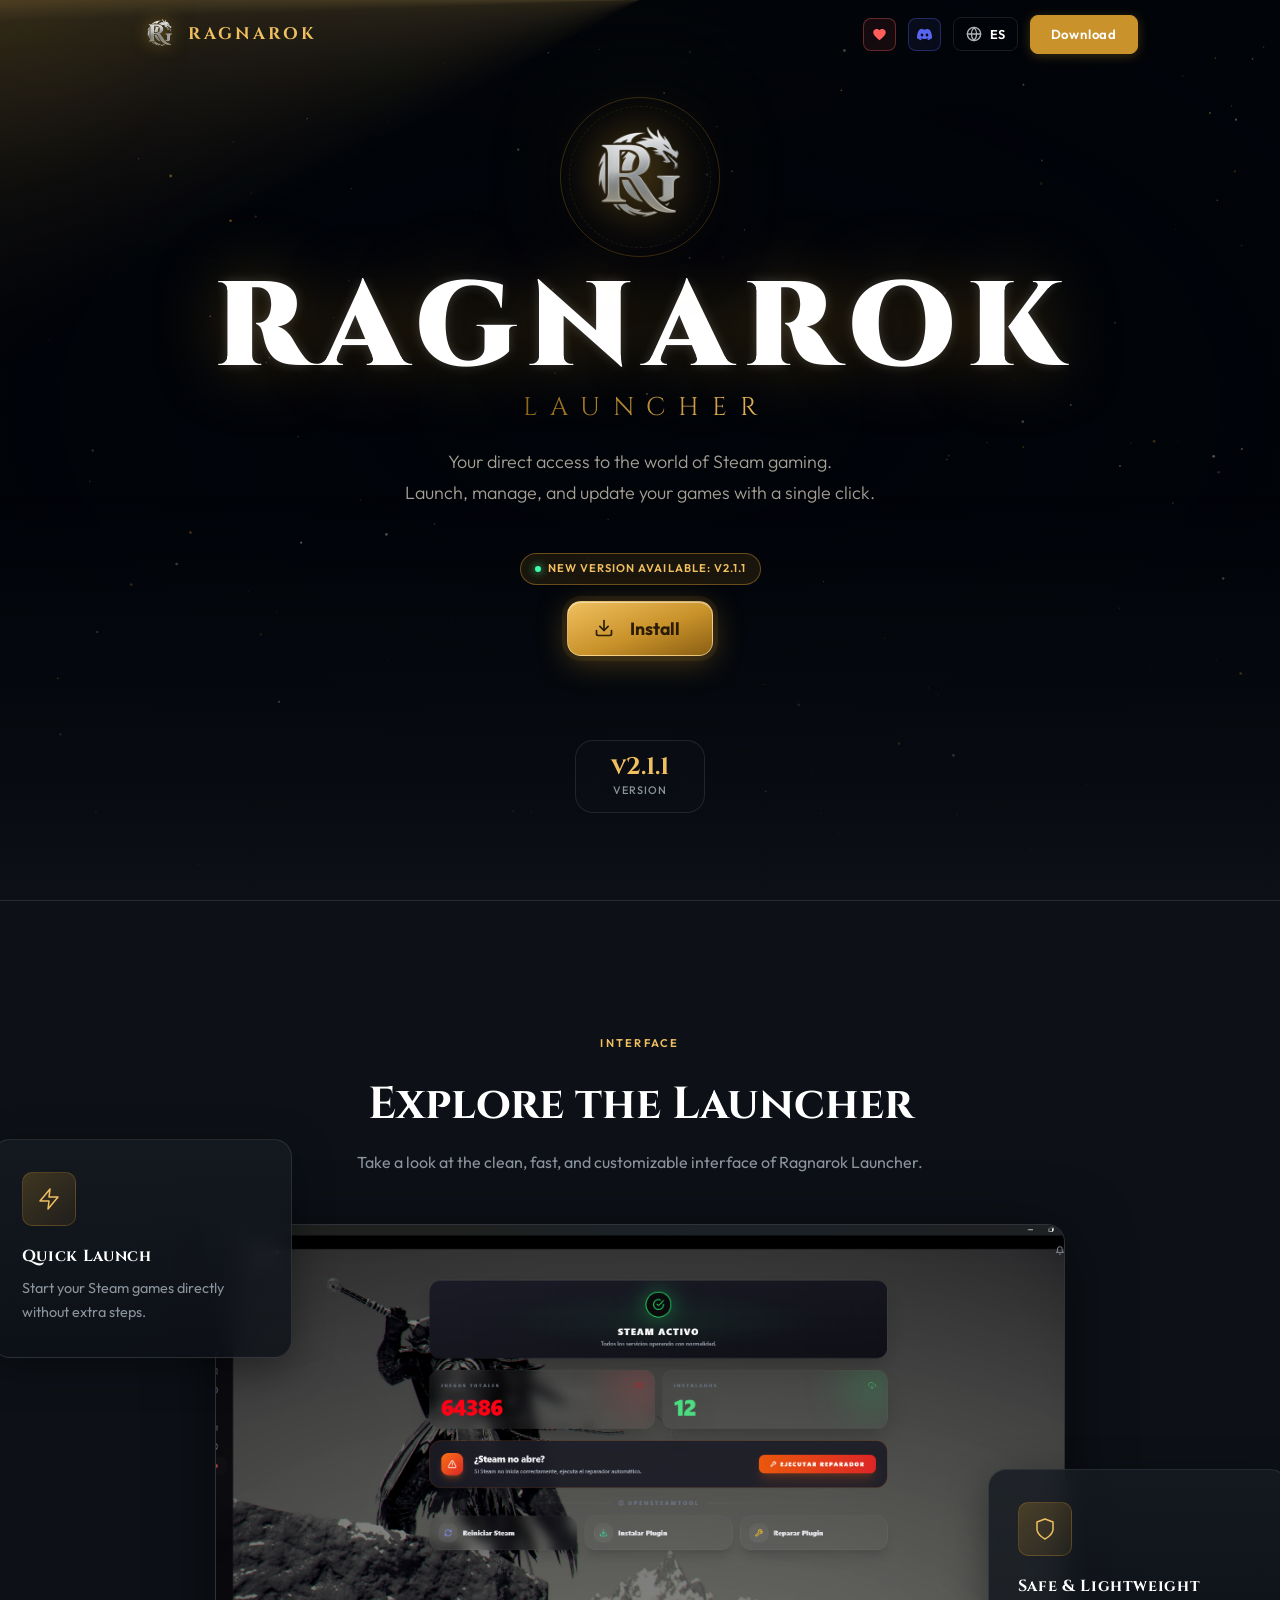
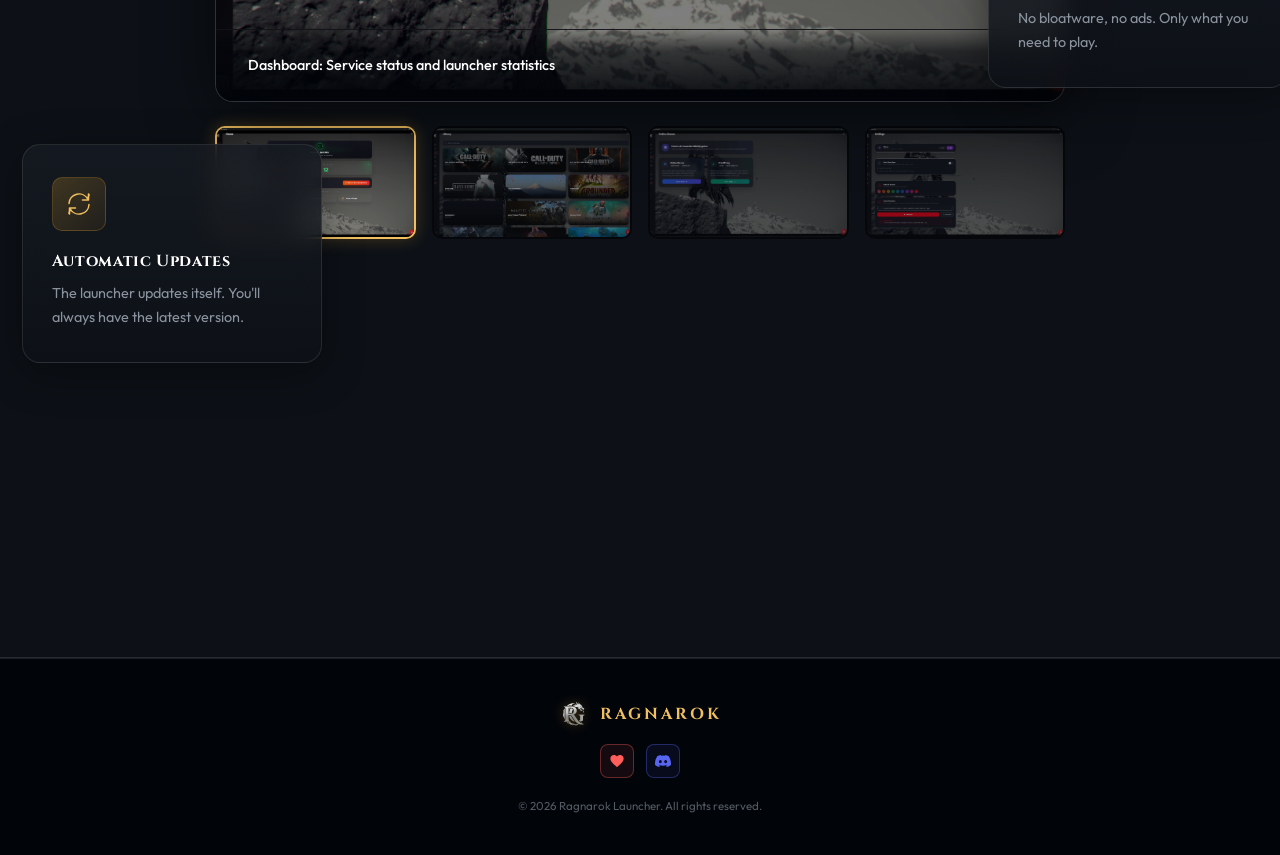
==== index.html @ 234f1e9f "Rediseñar la página y consultar la última versión en vivo - El hero recupera el título RAGNAROK/LAUN" ====
<!DOCTYPE html>
<html lang="en">
<head>
  <meta charset="UTF-8" />
  <meta name="viewport" content="width=device-width, initial-scale=1.0" />
  <title>Ragnarok Launcher — Oficial</title>
  <meta name="description" content="Ragnarok Launcher: tu acceso directo al mundo del gaming en Steam. Descarga ahora." />
  <link rel="icon" type="image/png" href="fotos de la pagina/icon.png" />
  <link rel="shortcut icon" href="fotos de la pagina/icon.png" />
  <link rel="preconnect" href="https://fonts.googleapis.com" />
  <link rel="preconnect" href="https://fonts.gstatic.com" crossorigin />
  <link href="https://fonts.googleapis.com/css2?family=Cinzel:wght@400;700;900&family=Outfit:wght@300;400;500;600;700&display=swap" rel="stylesheet" />
  <link rel="stylesheet" href="style.css?v=6.0" />
</head>
<body>

  <canvas id="particles-canvas"></canvas>

  <div id="cursor-spotlight"></div>

  <div class="plasma-bg"></div>

  <nav id="navbar">
    <div class="nav-inner">
      <div class="nav-logo">
        <img src="fotos de la pagina/icon.png" alt="Ragnarok" class="nav-logo-img" onerror="this.style.display='none'" />
        <span class="logo-text">RAGNAROK</span>
      </div>
      <div class="nav-actions">
        <a href="https://ko-fi.com/sheaker" target="_blank" class="nav-kofi" title="Donar">
          <svg width="15" height="15" viewBox="0 0 24 24" fill="currentColor" style="display: block;">
            <path d="M12 21.35l-1.45-1.32C5.4 15.36 2 12.28 2 8.5 2 5.42 4.42 3 7.5 3c1.74 0 3.41.81 4.5 2.09C13.09 3.81 14.76 3 16.5 3 19.58 3 22 5.42 22 8.5c0 3.78-3.4 6.86-8.55 11.54L12 21.35z"/>
          </svg>
        </a>
        <a href="https://discord.gg/3psQuhwPFp" target="_blank" class="nav-discord" title="Únete a nuestro Discord">
          <svg width="15" height="15" fill="currentColor" viewBox="0 0 24 24" style="display: block;">
            <path d="M20.317 4.37a19.791 19.791 0 0 0-4.885-1.515.074.074 0 0 0-.079.037c-.21.375-.444.864-.608 1.25a18.27 18.27 0 0 0-5.487 0 12.64 12.64 0 0 0-.617-1.25.077.077 0 0 0-.079-.037A19.736 19.736 0 0 0 3.677 4.37a.07.07 0 0 0-.032.027C.533 9.046-.32 13.58.099 18.057a.082.082 0 0 0 .031.057 19.9 19.9 0 0 0 5.993 3.03.078.078 0 0 0 .084-.028 14.09 14.09 0 0 0 1.226-1.994.076.076 0 0 0-.041-.106 13.107 13.107 0 0 1-1.873-.894.077.077 0 0 1-.008-.128c.126-.093.252-.19.372-.287a.075.075 0 0 1 .077-.011c3.92 1.793 8.18 1.793 12.061 0a.073.073 0 0 1 .078.009c.12.099.246.195.373.289a.077.077 0 0 1-.006.127 12.299 12.299 0 0 1-1.873.894.077.077 0 0 0-.041.107c.36.698.772 1.362 1.225 1.993a.076.076 0 0 0 .084.028 19.839 19.839 0 0 0 6.002-3.03.076.076 0 0 0 .032-.054c.5-5.177-.838-9.674-3.549-13.66a.061.061 0 0 0-.031-.03zM8.02 15.33c-1.183 0-2.157-1.085-2.157-2.419 0-1.333.956-2.419 2.156-2.419 1.21 0 2.176 1.096 2.157 2.42 0 1.333-.956 2.418-2.156 2.418zm7.975 0c-1.183 0-2.157-1.085-2.157-2.419 0-1.333.955-2.419 2.156-2.419 1.21 0 2.176 1.096 2.157 2.42 0 1.333-.946 2.418-2.156 2.418z"/>
          </svg>
        </a>
        <button id="lang-toggle" class="lang-toggle" title="Cambiar idioma / Change language">
          <svg width="16" height="16" viewBox="0 0 24 24" fill="none" stroke="currentColor" stroke-width="2" stroke-linecap="round" stroke-linejoin="round">
            <circle cx="12" cy="12" r="10"></circle>
            <line x1="2" y1="12" x2="22" y2="12"></line>
            <path d="M12 2a15.3 15.3 0 0 1 4 10 15.3 15.3 0 0 1-4 10 15.3 15.3 0 0 1-4-10 15.3 15.3 0 0 1 4-10z"></path>
          </svg>
          <span id="lang-text">EN</span>
        </button>
        <a href="#hero" class="nav-cta" id="nav-download" data-i18n="nav_download">Descargar</a>
      </div>
    </div>
  </nav>

  <section id="hero">
    <img src="fotos de la pagina/bg.png" alt="" class="hero-bg-img" fetchpriority="high" decoding="async" />
    <div class="hero-scrim"></div>
    <div class="hero-beam"></div>
    <div class="hero-vignette"></div>

    <div class="hero-content">

      <div class="hero-logo-wrap" id="hero-logo-wrap">
        <div class="hero-logo-ring"></div>
        <img src="fotos de la pagina/icon.png" alt="Ragnarok Logo" class="hero-logo-img" onerror="this.style.display='none'" />
      </div>

      <h1 class="hero-title">
        <span class="title-main" data-i18n="hero_title_main">RAGNAROK</span>
        <span class="title-sub" data-i18n="hero_title_sub">LAUNCHER</span>
      </h1>

      <p class="hero-subtitle" id="hero-subtitle" data-i18n="hero_subtitle">
        Tu acceso directo al mundo del gaming en Steam.<br>
        Lanza, gestiona y actualiza tus juegos con un solo clic.
      </p>

      <div class="download-container">
        <div class="version-badge">
          <span class="badge-dot"></span>
          <span id="hero-badge-text" data-i18n="hero_loading">Cargando...</span>
        </div>
        <button class="btn-download">
          <svg width="20" height="20" viewBox="0 0 24 24" fill="none" stroke="currentColor" stroke-width="2" stroke-linecap="round" stroke-linejoin="round">
            <path d="M21 15v4a2 2 0 0 1-2 2H5a2 2 0 0 1-2-2v-4"></path>
            <polyline points="7 10 12 15 17 10"></polyline>
            <line x1="12" y1="15" x2="12" y2="3"></line>
          </svg>
          <div class="btn-download-text">
            <span class="btn-title" data-i18n="btn_install">Instalar</span>
          </div>
        </button>
        <div id="download-panel" class="download-panel">
          <a id="download-link-windows" href="#" class="download-option active" download>
            <svg width="24" height="24" viewBox="0 0 24 24" fill="none" stroke="currentColor" stroke-width="2" stroke-linecap="round" stroke-linejoin="round"><path d="M2.3 10.56l8.24 1.2.95 8.95L21.7 2.3 2.3 10.56zM11.5 11.5L2.3 2.3"/></svg>
            <div class="download-option-text">
              <span class="download-option-title">Windows</span>
              <span class="download-option-desc" id="download-desc-windows">x64 | Descarga directa</span>
            </div>
          </a>
        </div>
      </div>

      <div class="hero-stats">
        <div class="stat">
          <span class="stat-value" id="stat-version">—</span>
          <span class="stat-label" data-i18n="stat_version">Versión</span>
        </div>
      </div>

    </div>

  </section>

  <section id="interactive-section">
    <div class="container">
      <div class="interactive-layout">
        <div class="gallery-column">
          <div class="gallery-header">
            <span class="section-tag" data-i18n="gallery_tag">Interfaz</span>
            <h2 class="gallery-title" data-i18n="gallery_title">Explora el Launcher</h2>
            <p class="gallery-desc" data-i18n="gallery_desc">Echa un vistazo a la interfaz limpia, rápida y configurable de Ragnarok Launcher.</p>
          </div>

          <div class="gallery-wrap">
            <div class="gallery-main" onclick="window.openLightbox()">
              <img id="gallery-active-img" src="fotos de la pagina/screenshot_home.png" alt="Ragnarok Launcher Home" />
              <div class="gallery-caption" id="gallery-active-caption" data-i18n="cap_home">Panel de Control: Estado del servicio y estadísticas del launcher</div>
            </div>

            <div class="gallery-thumbs">
              <div class="thumb active" onclick="setGalleryImage('screenshot_home.png', 'cap_home', this)">
                <img src="fotos de la pagina/screenshot_home.png" alt="Home" />
              </div>
              <div class="thumb" onclick="setGalleryImage('screenshot_library.png', 'cap_library', this)">
                <img src="fotos de la pagina/screenshot_library.png" alt="Library" />
              </div>
              <div class="thumb" onclick="setGalleryImage('screenshot_online.png', 'cap_online', this)">
                <img src="fotos de la pagina/screenshot_online.png" alt="Multiplayer" />
              </div>
              <div class="thumb" onclick="setGalleryImage('screenshot_settings.png', 'cap_settings', this)">
                <img src="fotos de la pagina/screenshot_settings.png" alt="Settings" />
              </div>
            </div>
          </div>
        </div>

        <div class="feature-card draggable" style="--x: -150px; --y: 10%;">
          <div class="feature-icon">
            <svg width="24" height="24" viewBox="0 0 24 24" fill="none" stroke="currentColor" stroke-width="1.5" stroke-linecap="round" stroke-linejoin="round"><path d="M13 2L3 14h9l-1 8 10-12h-9l1-8z"/></svg>
          </div>
          <h3 data-i18n="feat1_title">Lanzamiento Rápido</h3>
          <p data-i18n="feat1_desc">Inicia tus juegos de Steam directamente sin pasos extra.</p>
        </div>
        <div class="feature-card draggable" style="--x: -120px; --y: 65%;">
          <div class="feature-icon">
            <svg width="24" height="24" viewBox="0 0 24 24" fill="none" stroke="currentColor" stroke-width="1.5" stroke-linecap="round" stroke-linejoin="round"><path d="M21.5 2v6h-6M2.5 22v-6h6"/><path d="M2 11.5a10 10 0 0 1 18.8-4.3L22 2.5"/><path d="M22 12.5a10 10 0 0 1-18.8 4.3L2 21.5"/></svg>
          </div>
          <h3 data-i18n="feat2_title">Actualizaciones Automáticas</h3>
          <p data-i18n="feat2_desc">El launcher se actualiza solo. Siempre tendrás la última versión.</p>
        </div>
        <div class="feature-card draggable" style="--x: calc(100% - 150px); --y: 40%;">
          <div class="feature-icon">
            <svg width="24" height="24" viewBox="0 0 24 24" fill="none" stroke="currentColor" stroke-width="1.5" stroke-linecap="round" stroke-linejoin="round"><path d="M12 22s8-4 8-10V5l-8-3-8 3v7c0 6 8 10 8 10z"/></svg>
          </div>
          <h3 data-i18n="feat3_title">Seguro y Ligero</h3>
          <p data-i18n="feat3_desc">Sin bloatware, sin anuncios. Solo lo que necesitas para jugar.</p>
        </div>
      </div>
    </div>
  </section>

  <footer id="footer">
    <div class="footer-inner">
      <div class="footer-brand">
        <img src="fotos de la pagina/icon.png" alt="Ragnarok" class="footer-logo-img" onerror="this.style.display='none'" />
        <span class="footer-name">RAGNAROK</span>
      </div>
      <div class="footer-socials">
        <a href="https://ko-fi.com/sheaker" target="_blank" class="nav-kofi" title="Apoya el proyecto">
          <svg width="16" height="16" viewBox="0 0 24 24" fill="currentColor">
            <path d="M12 21.35l-1.45-1.32C5.4 15.36 2 12.28 2 8.5 2 5.42 4.42 3 7.5 3c1.74 0 3.41.81 4.5 2.09C13.09 3.81 14.76 3 16.5 3 19.58 3 22 5.42 22 8.5c0 3.78-3.4 6.86-8.55 11.54L12 21.35z"/>
          </svg>
        </a>
        <a href="https://discord.gg/3psQuhwPFp" target="_blank" class="nav-discord" title="Únete a nuestro Discord">
          <svg width="16" height="16" fill="currentColor" viewBox="0 0 24 24">
            <path d="M20.317 4.37a19.791 19.791 0 0 0-4.885-1.515.074.074 0 0 0-.079.037c-.21.375-.444.864-.608 1.25a18.27 18.27 0 0 0-5.487 0 12.64 12.64 0 0 0-.617-1.25.077.077 0 0 0-.079-.037A19.736 19.736 0 0 0 3.677 4.37a.07.07 0 0 0-.032.027C.533 9.046-.32 13.58.099 18.057a.082.082 0 0 0 .031.057 19.9 19.9 0 0 0 5.993 3.03.078.078 0 0 0 .084-.028 14.09 14.09 0 0 0 1.226-1.994.076.076 0 0 0-.041-.106 13.107 13.107 0 0 1-1.873-.894.077.077 0 0 1-.008-.128c.126-.093.252-.19.372-.287a.075.075 0 0 1 .077-.011c3.92 1.793 8.18 1.793 12.061 0a.073.073 0 0 1 .078.009c.12.099.246.195.373.289a.077.077 0 0 1-.006.127 12.299 12.299 0 0 1-1.873.894.077.077 0 0 0-.041.107c.36.698.772 1.362 1.225 1.993a.076.076 0 0 0 .084.028 19.839 19.839 0 0 0 6.002-3.03.076.076 0 0 0 .032-.054c.5-5.177-.838-9.674-3.549-13.66a.061.061 0 0 0-.031-.03zM8.02 15.33c-1.183 0-2.157-1.085-2.157-2.419 0-1.333.956-2.419 2.156-2.419 1.21 0 2.176 1.096 2.157 2.42 0 1.333-.956 2.418-2.156 2.418zm7.975 0c-1.183 0-2.157-1.085-2.157-2.419 0-1.333.955-2.419 2.156-2.419 1.21 0 2.176 1.096 2.157 2.42 0 1.333-.946 2.418-2.156 2.418z"/>
          </svg>
        </a>
      </div>
      <p class="footer-copy" data-i18n="footer_copy">© 2026 Ragnarok Launcher. Todos los derechos reservados.</p>
    </div>
  </footer>

  <div id="lightbox" class="lightbox-overlay" onclick="window.closeLightbox()">
    <span class="lightbox-close" onclick="window.closeLightbox()">&times;</span>
    <span class="lightbox-arrow lightbox-prev" onclick="window.navigateLightbox(-1, event)">&#10094;</span>
    <img class="lightbox-content" id="lightbox-img" alt="Fullscreen View" onclick="event.stopPropagation()" />
    <span class="lightbox-arrow lightbox-next" onclick="window.navigateLightbox(1, event)">&#10095;</span>
  </div>

  <script src="app.js?v=6.0"></script>
</body>
</html>
---- style.css ----
*, *::before, *::after { box-sizing: border-box; margin: 0; padding: 0; }

:root {
  --bg:          #010409;
  --bg2:         #0d1117;
  --bg3:         #161b22;
  --surface:     rgba(34,40,51,0.5);
  --surface-h:   rgba(43,50,63,0.5);
  --border:      rgba(255,255,255,0.1);
  --border-h:    rgba(201, 146, 42, 0.5);
  --gold:        #c9922a;
  --gold-lt:     #f0c060;
  --gold-dim:    rgba(201,146,42,0.15);
  --accent:      var(--gold);
  --accent-lt:   var(--gold-lt);
  --accent-dim:  var(--gold-dim);
  --text:        #ddd5c4;
  --muted:       #8b949e;
  --white:       #ffffff;
  --ff-title:    'Cinzel', serif;
  --ff-body:     'Outfit', sans-serif;
  --gold-deep:   #8a5f13;
  --r:           10px;
  --r-lg:        18px;
  --ease:        cubic-bezier(0.4,0,0.2,1);
  --section-pad: clamp(80px, 10vw, 140px);
}

html { scroll-behavior: smooth; }

body {
  background: var(--bg);
  color: var(--text);
  font-family: var(--ff-body);
  font-size: 16px;
  line-height: 1.6;
  overflow-x: hidden;
  -webkit-user-select: none; /* Safari */
  -ms-user-select: none; /* IE 10+ */
  user-select: none;
}

a { color: inherit; text-decoration: none; }
.container { max-width: 1060px; margin: 0 auto; padding: 0 2rem; }

/* Antes había 4 capas de fondo animadas compitiendo (plasma + wormhole + spotlight
   + partículas). Ahora el ambiente es una sola capa quieta y el movimiento vive
   solo en el hero, que es donde tiene que llamar la atención. */
#cursor-spotlight {
  position: fixed;
  top: 0; left: 0;
  width: 460px; height: 460px;
  border-radius: 50%;
  background: radial-gradient(circle, rgba(201, 146, 42, 0.07) 0%, transparent 62%);
  transform: translate(-50%, -50%);
  pointer-events: none;
  z-index: 150;
}
@media (hover: none) {
  #cursor-spotlight { display: none; }
}

.plasma-bg {
  position: fixed; inset: 0;
  background: radial-gradient(ellipse 70% 50% at 50% -10%, rgba(201,146,42,0.10) 0%, transparent 60%),
              radial-gradient(ellipse 60% 50% at 100% 100%, rgba(201,146,42,0.05) 0%, transparent 55%);
  z-index: -1;
}

#particles-canvas {
  position: fixed; inset: 0;
  z-index: 0; pointer-events: none;
}

#navbar {
  position: fixed; top: 0; left: 0; right: 0;
  z-index: 100;
  transition: background 0.4s var(--ease), box-shadow 0.4s var(--ease);
}
#navbar.scrolled {
  background: rgba(1,4,9,0.8);
  backdrop-filter: blur(24px);
  box-shadow: 0 1px 0 var(--border);
}
.nav-inner {
  max-width: 1060px; margin: 0 auto;
  height: 68px; padding: 0 2rem;
  display: flex; align-items: center; justify-content: space-between;
}
.nav-logo {
  display: flex; align-items: center; gap: 10px;
  font-family: var(--ff-title);
  font-size: 1.05rem; font-weight: 700;
  letter-spacing: 0.18em; color: var(--gold-lt);
}
.nav-logo-img {
  width: 36px; height: 36px; object-fit: contain;
  filter: drop-shadow(0 0 8px rgba(201,146,42,0.55));
  animation: glow 3s ease-in-out infinite;
}
@keyframes glow {
  0%,100% { filter: drop-shadow(0 0 7px rgba(201,146,42,0.45)); }
  50%      { filter: drop-shadow(0 0 16px rgba(240,192,96,0.7)); }
}

.nav-actions {
  display: flex; align-items: center; gap: 12px;
}
.lang-toggle {
  display: flex; align-items: center; gap: 8px;
  background: transparent; border: 1px solid var(--border);
  color: var(--white); font-family: var(--ff-body);
  font-size: 0.8rem; font-weight: 600; padding: 8px 12px;
  border-radius: 8px; cursor: pointer; transition: all 0.25s var(--ease);
}
.lang-toggle svg {
  opacity: 0.7;
  transition: opacity 0.25s;
}
.lang-toggle:hover {
  background: rgba(255,255,255,0.1);
  border-color: var(--border-h);
  color: var(--white);
}
.lang-toggle:hover svg {
  opacity: 1;
}
.nav-cta {
  display: inline-flex; align-items: center; gap: 8px;
  background: var(--accent);
  border: 1px solid var(--accent);
  border-radius: 8px; padding: 8px 20px;
  font-size: 0.82rem; font-weight: 600;
  letter-spacing: 0.06em; color: #fff;
  transition: all 0.25s var(--ease);
  box-shadow: 0 2px 12px rgba(201, 146, 42, 0.3);
}
.nav-cta:hover {
  transform: translateY(-1px);
  background: var(--accent-lt);
  box-shadow: 0 6px 24px rgba(201, 146, 42, 0.5);
}

#hero {
  position: relative; min-height: 100vh; min-height: 100svh;
  display: flex; flex-direction: column;
  align-items: center; justify-content: center;
  overflow: hidden;
}

.hero-bg-img {
  position: absolute; inset: -5%;
  width: 110%; height: 110%;
  object-fit: cover;
  z-index: -2;
  animation: heroBgScale 24s ease-in-out infinite alternate;
  opacity: 0.45;
  pointer-events: none;
}

@keyframes heroBgScale {
  0% { transform: scale(1); }
  100% { transform: scale(1.07); }
}

/* El scrim deja respirar el arte de fondo pero mantiene el texto legible. */
.hero-scrim {
  position: absolute; inset: 0; z-index: -1;
  background: radial-gradient(ellipse 75% 60% at 50% 45%, rgba(1,4,9,0.35) 0%, rgba(1,4,9,0.82) 70%, var(--bg) 100%);
  pointer-events: none;
}

/* Haz de luz cenital detrás del logo: el golpe de efecto del hero. */
.hero-beam {
  position: absolute; inset: 0; z-index: -1;
  background: conic-gradient(from 180deg at 50% 0%,
              transparent 0deg,
              rgba(201,146,42,0.00) 60deg,
              rgba(240,192,96,0.16) 88deg,
              rgba(240,192,96,0.28) 90deg,
              rgba(240,192,96,0.16) 92deg,
              rgba(201,146,42,0.00) 120deg,
              transparent 360deg);
  mask-image: linear-gradient(to bottom, black 0%, rgba(0,0,0,0.5) 45%, transparent 78%);
  -webkit-mask-image: linear-gradient(to bottom, black 0%, rgba(0,0,0,0.5) 45%, transparent 78%);
  animation: beam-breathe 7s ease-in-out infinite alternate;
  pointer-events: none;
}
@keyframes beam-breathe {
  from { opacity: 0.55; transform: scaleX(0.92); }
  to   { opacity: 1;    transform: scaleX(1.08); }
}

.hero-vignette {
  position: absolute;
  inset: 0;
  background: linear-gradient(to top, var(--bg2) 0%, rgba(13,17,23,0.6) 12%, transparent 45%);
  z-index: 3;
  pointer-events: none;
}

.hero-content {
  position: relative; z-index: 4;
  display: flex; flex-direction: column;
  align-items: center; text-align: center;
  padding: 100px 2rem 80px;
  gap: 0;
}

.hero-logo-wrap {
  position: relative;
  width: 140px; height: 140px;
  display: flex; align-items: center; justify-content: center;
  margin-bottom: 1.4rem;
}
.hero-logo-ring {
  position: absolute; inset: -10px;
  border-radius: 50%;
  border: 1.5px solid rgba(201,146,42,0.25);
  animation: ringPulse 3s ease-in-out infinite;
}
.hero-logo-ring::before {
  content: '';
  position: absolute; inset: 8px;
  border-radius: 50%;
  border: 1px dashed rgba(201,146,42,0.12);
}
@keyframes ringPulse {
  0%,100% { box-shadow: 0 0 0 0 rgba(201,146,42,0); border-color: rgba(201,146,42,0.2); }
  50%      { box-shadow: 0 0 20px 4px rgba(201,146,42,0.1); border-color: rgba(201,146,42,0.4); }
}
.hero-logo-img {
  width: 120px; height: 120px; object-fit: contain; position: relative; z-index: 1;
  filter: drop-shadow(0 0 24px rgba(201,146,42,0.55)) drop-shadow(0 0 60px rgba(201,146,42,0.2));
  animation: glow 3s ease-in-out infinite;
}

.badge-dot {
  width: 7px; height: 7px; border-radius: 50%;
  background: #3dffaa; box-shadow: 0 0 8px #3dffaa;
  animation: blink 2s ease-in-out infinite;
}
@keyframes blink {
  0%,100% { opacity:1; } 50% { opacity:0.3; }
}

.hero-title {
  display: flex; flex-direction: column;
  align-items: center; gap: 0.35rem;
  font-family: var(--ff-title); line-height: 1;
  text-transform: uppercase; margin-bottom: 1.6rem;
}
.title-main {
  font-size: clamp(3.2rem, 11vw, 7.5rem);
  font-weight: 900; letter-spacing: 0.1em;
  color: var(--white);
  padding-left: 0.1em; /* compensa el letter-spacing de la última letra */
  text-shadow: 0 0 12px rgba(255,255,255,0.18),
               0 0 70px rgba(201,146,42,0.35),
               0 6px 30px rgba(0,0,0,0.75);
}
.title-sub {
  font-size: clamp(0.95rem, 3vw, 1.6rem);
  font-weight: 400; letter-spacing: 0.5em;
  background: linear-gradient(100deg, var(--gold-deep) 0%, var(--gold-lt) 45%, #fff6dd 50%, var(--gold-lt) 55%, var(--gold-deep) 100%);
  background-size: 250% 100%;
  -webkit-background-clip: text; -webkit-text-fill-color: transparent; background-clip: text;
  padding-left: 0.5em; /* centra ópticamente pese al tracking */
  animation: sheen 6s ease-in-out infinite;
}
@keyframes sheen {
  0%, 65%, 100% { background-position: 130% 0; }
  90%           { background-position: -30% 0; }
}

.hero-subtitle {
  font-size: clamp(1rem, 2.2vw, 1.12rem); font-weight: 300; color: var(--text);
  opacity: 0.75;
  max-width: 520px; line-height: 1.75; margin-bottom: 2.75rem;
}

.btn-download {
  position: relative; overflow: hidden;
  display: flex; align-items: center; gap: 16px; cursor: pointer;
  background: linear-gradient(160deg, var(--gold-lt) 0%, var(--gold) 55%, var(--gold-deep) 100%);
  border: 1px solid rgba(255, 231, 176, 0.55);
  border-radius: 14px; padding: 16px 32px 16px 26px;
  font-family: var(--ff-body);
  color: #2a1c05;
  transition: transform 0.25s var(--ease), box-shadow 0.25s var(--ease);
  box-shadow: 0 6px 30px rgba(201, 146, 42, 0.35),
              0 0 0 5px rgba(201, 146, 42, 0.10),
              inset 0 1px 0 rgba(255,255,255,0.45);
  animation: cta-pulse 3.5s ease-in-out infinite;
}
/* Brillo que cruza el botón para que el ojo caiga siempre acá. */
.btn-download::after {
  content: '';
  position: absolute; inset: 0;
  background: linear-gradient(105deg, transparent 40%, rgba(255,255,255,0.55) 50%, transparent 60%);
  transform: translateX(-120%);
  animation: cta-shine 4.5s ease-in-out infinite;
  pointer-events: none;
}
@keyframes cta-shine {
  0%, 55%  { transform: translateX(-120%); }
  80%,100% { transform: translateX(120%); }
}
@keyframes cta-pulse {
  0%,100% { box-shadow: 0 6px 30px rgba(201,146,42,0.35), 0 0 0 5px rgba(201,146,42,0.10), inset 0 1px 0 rgba(255,255,255,0.45); }
  50%     { box-shadow: 0 8px 42px rgba(240,192,96,0.55), 0 0 0 9px rgba(201,146,42,0.06), inset 0 1px 0 rgba(255,255,255,0.45); }
}
.btn-download:hover {
  transform: translateY(-3px) scale(1.02);
  box-shadow: 0 14px 50px rgba(240, 192, 96, 0.5), 0 0 0 6px rgba(201, 146, 42, 0.14), inset 0 1px 0 rgba(255,255,255,0.5);
}
.btn-download:active { transform: translateY(-1px) scale(0.99); }
.btn-download:focus-visible {
  outline: 2px solid var(--gold-lt);
  outline-offset: 4px;
}

.download-container {
  position: relative;
  display: flex;
  flex-direction: column;
  align-items: center;
  margin-bottom: 1rem;
}

/* Antes era una etiqueta rotada 15° pegada al borde del botón; ahora es una
   píldora centrada arriba, que se lee de una y no tapa nada. */
.version-badge {
  display: inline-flex;
  align-items: center;
  gap: 7px;
  background: rgba(201, 146, 42, 0.12);
  border: 1px solid rgba(201, 146, 42, 0.45);
  color: var(--gold-lt);
  border-radius: 999px;
  padding: 6px 14px;
  margin-bottom: 1rem;
  font-size: 0.7rem;
  font-weight: 600;
  letter-spacing: 0.09em; text-transform: uppercase;
  backdrop-filter: blur(10px);
  opacity: 0;
  transform: translateY(6px);
  transition: opacity 0.4s ease, transform 0.4s var(--ease);
}
.version-badge.visible {
  opacity: 1;
  transform: translateY(0);
}
.version-badge .badge-dot {
  width: 6px; height: 6px;
}
@keyframes button-flash {
  50% { box-shadow: 0 8px 50px rgba(240, 192, 96, 0.7), 0 0 0 8px rgba(240, 192, 96, 0.3); }
}
.flash-animation {
  animation: button-flash 0.8s ease-in-out;
}
.btn-download-text {
  display: flex; flex-direction: column; align-items: flex-start;
  text-align: left;
}
.btn-title {
  font-size: 1.1rem; font-weight: 700; line-height: 1.2;
}
.btn-subtitle {
  font-size: 0.75rem; font-family: monospace;
  color: rgba(255,255,255,0.7);
}

.download-panel {
  /* position: absolute; */
  /* top: calc(100% + 10px); */
  background: var(--bg3);
  border: 1px solid var(--border);
  border-radius: var(--r-lg);
  padding: 0.75rem;
  display: flex;
  flex-direction: column;
  gap: 0.5rem;
  width: 320px;
  z-index: 110;
  box-shadow: 0 16px 48px rgba(0,0,0,0.5);
  margin-top: 10px;
  overflow: hidden;
  opacity: 0;
  max-height: 0;
  transition: max-height 0.35s var(--ease), opacity 0.35s var(--ease) 0.1s;
}
.download-panel.visible {
  opacity: 1;
  max-height: 200px; /* Ample height for content */
}
.download-option {
  display: flex;
  align-items: center;
  gap: 1rem;
  padding: 0.75rem 1rem;
  border-radius: var(--r);
  transition: background-color 0.2s ease;
  color: var(--muted);
}
.download-option.active {
  background-color: var(--surface);
  color: var(--white);
}
.download-option:not(.active):hover {
  background-color: var(--surface-h);
}
.download-option-title {
  font-weight: 600;
  color: var(--white);
}
.download-option-desc {
  font-size: 0.8rem;
  color: var(--muted);
}

.dl-meta {
  position: relative;
  display: flex; align-items: center; gap: 8px;
  font-size: 0.78rem; color: var(--muted);
  margin-bottom: 2.5rem;
}

.hero-stats {
  margin-top: 2rem;
  display: inline-flex; align-items: center; gap: 2.5rem;
  background: rgba(13,17,23,0.5);
  border: 1px solid var(--border);
  border-radius: var(--r-lg); padding: 0.8rem 2.2rem;
  backdrop-filter: blur(16px);
}
.stat { text-align: center; }
.stat-value {
  display: block;
  font-family: var(--ff-title); font-size: 1.5rem; font-weight: 700;
  color: var(--gold-lt); line-height: 1.1;
}
.stat-label {
  display: block; font-size: 0.68rem; font-weight: 500;
  color: var(--muted); text-transform: uppercase; letter-spacing: 0.1em;
  margin-top: 2px;
}

#interactive-section {
  position: relative; z-index: 1;
  padding: var(--section-pad) 0;
  background: var(--bg2);
  border-top: 1px solid var(--border);
  border-bottom: 1px solid var(--border);
  overflow: hidden;
}
.interactive-layout {
  position: relative;
  min-height: 1100px;
}
.gallery-column {
  position: relative;
  z-index: 5;
  max-width: 850px;
  margin: 0 auto;
}

/* Tarjetas flotantes y arrastrables sobre la galería. */
.feature-card {
  position: absolute;
  top: var(--y, 0);
  left: var(--x, 0);
  width: 300px;
  background: linear-gradient(180deg, rgba(22,27,34,0.82), rgba(13,17,23,0.82));
  backdrop-filter: blur(12px);
  border: 1px solid var(--border);
  border-radius: var(--r-lg); padding: 2rem 1.8rem;
  box-shadow: 0 10px 40px rgba(0,0,0,0.4);
  cursor: move;
  user-select: none;
  animation: float 6s ease-in-out infinite alternate;
  transition: box-shadow 0.3s var(--ease), border-color 0.3s var(--ease);
  will-change: transform;
  z-index: 6;
}
.feature-card:nth-child(2) { animation-delay: -2s; }
.feature-card:nth-child(3) { animation-delay: -4s; }

@keyframes float {
  from { transform: translate(0, -8px) rotate(-1deg); }
  to { transform: translate(0, 8px) rotate(1deg); }
}

.feature-card:hover {
  border-color: rgba(201,146,42,0.35);
  box-shadow: 0 20px 55px rgba(0,0,0,0.5), 0 0 40px rgba(201,146,42,0.10);
}

.feature-card.dragging {
  cursor: -webkit-grabbing; cursor: grabbing;
  animation-play-state: paused;
  transform: scale(1.05);
  box-shadow: 0 20px 60px rgba(0,0,0,0.6);
  z-index: 10;
}

.feature-icon {
  margin-bottom: 1.1rem;
  width: 54px; height: 54px;
  background: linear-gradient(135deg, rgba(201,146,42,0.25), rgba(201,146,42,0.08));
  border: 1px solid rgba(201,146,42,0.25);
  border-radius: var(--r);
  display: flex; align-items: center; justify-content: center;
  color: var(--gold-lt);
  transition: box-shadow 0.3s var(--ease);
}
.feature-card:hover .feature-icon {
  box-shadow: 0 0 24px rgba(201,146,42,0.35);
}
.feature-card h3 {
  font-family: var(--ff-title); font-size: 1rem; font-weight: 700;
  color: var(--white); letter-spacing: 0.04em; margin-bottom: 0.5rem;
}
.feature-card p {
  font-size: 0.9rem; color: var(--muted); line-height: 1.65;
}

#footer {
  position: relative; z-index: 1;
  background: var(--bg);
  border-top: 1px solid var(--border);
  padding: 2.5rem 2rem; text-align: center;
}
.footer-inner { max-width: 600px; margin: 0 auto; }
.footer-brand {
  display: inline-flex; align-items: center; gap: 10px;
  font-family: var(--ff-title); font-size: 1rem; font-weight: 700;
  letter-spacing: 0.18em; color: var(--gold-lt); margin-bottom: 0.8rem;
}
.footer-logo-img {
  width: 32px; height: 32px; object-fit: contain;
  filter: drop-shadow(0 0 6px rgba(201,146,42,0.4));
}
.footer-copy { font-size: 0.72rem; color: var(--muted); opacity: 0.6; }
.footer-socials {
  margin-bottom: 1.2rem;
  display: flex;
  justify-content: center;
  gap: 12px;
}

.nav-kofi, .nav-discord {
  display: flex; align-items: center; justify-content: center;
  border-radius: 8px; padding: 8px;
  cursor: pointer; transition: all 0.25s var(--ease);
}
.nav-kofi {
  background: rgba(255, 94, 91, 0.08);
  border: 1px solid rgba(255, 94, 91, 0.35);
  color: #ff5e5b;
}
.nav-kofi:hover {
  background: #ff5e5b;
  border-color: #ff5e5b;
  color: var(--white);
  box-shadow: 0 4px 16px rgba(255, 94, 91, 0.45);
  transform: translateY(-1px);
}
.nav-discord {
  background: rgba(88, 101, 242, 0.08);
  border: 1px solid rgba(88, 101, 242, 0.35);
  color: #5865F2;
}
.nav-discord:hover {
  background: #5865F2;
  border-color: #5865F2;
  color: var(--white);
  box-shadow: 0 4px 16px rgba(88, 101, 242, 0.45);
  transform: translateY(-1px);
}

.gallery-header { text-align: center; margin-bottom: 3rem; }
.section-tag {
  display: inline-block;
  font-size: 0.7rem; font-weight: 600; letter-spacing: 0.2em; text-transform: uppercase;
  color: var(--gold-lt);
  margin-bottom: 1rem;
}
.gallery-title {
  font-family: var(--ff-title); font-size: clamp(1.8rem, 4vw, 2.8rem);
  font-weight: 700; color: var(--white); margin-bottom: 0.6rem;
}
.gallery-desc { font-size: 1rem; color: var(--muted); }

.gallery-wrap {
  display: flex; flex-direction: column; gap: 1.5rem;
}
.gallery-main {
  position: relative;
  background: var(--bg3);
  border: 1px solid var(--border);
  border-radius: var(--r-lg); overflow: hidden;
  box-shadow: 0 12px 64px rgba(0,0,0,0.6);
  aspect-ratio: 16/9;
  cursor: zoom-in;
}
.gallery-main img {
  width: 100%; height: 100%; object-fit: cover;
  transition: opacity 0.3s ease;
}
.gallery-caption {
  position: absolute; bottom: 0; left: 0; right: 0;
  background: linear-gradient(0deg, rgba(1,4,9,0.92) 0%, rgba(1,4,9,0.6) 70%, transparent 100%);
  padding: 1.5rem 2rem;
  font-size: 0.9rem; font-weight: 500; color: var(--white);
  border-top: 1px solid rgba(255,255,255,0.05);
}

.gallery-thumbs {
  display: grid; grid-template-columns: repeat(4, 1fr); gap: 1rem;
}
.thumb {
  border-radius: var(--r); overflow: hidden;
  border: 2px solid transparent; cursor: pointer;
  aspect-ratio: 16/9;
  transition: all 0.25s var(--ease);
  opacity: 0.55;
  background: #000;
}
.thumb img {
  width: 100%; height: 100%; object-fit: cover;
  transition: transform 0.25s;
}
.thumb:hover {
  opacity: 0.9;
  border-color: var(--border-h);
}
.thumb:hover img {
  transform: scale(1.05);
}
.thumb.active {
  border-color: var(--gold-lt);
  box-shadow: 0 0 16px rgba(201, 146, 42, 0.3);
  opacity: 1;
}

.lightbox-overlay {
  position: fixed; inset: 0;
  background: rgba(4, 6, 8, 0.94);
  z-index: 2000;
  display: flex; align-items: center; justify-content: center;
  opacity: 0; pointer-events: none;
  transition: opacity 0.3s var(--ease);
}
.lightbox-overlay.open {
  opacity: 1; pointer-events: auto;
}
.lightbox-content {
  max-width: 90%; max-height: 85%;
  border-radius: var(--r-lg);
  border: 1px solid var(--border);
  box-shadow: 0 24px 72px rgba(0,0,0,0.85);
  transform: scale(0.96);
  transition: transform 0.3s var(--ease);
}
.lightbox-overlay.open .lightbox-content {
  transform: scale(1);
}
.lightbox-close {
  position: absolute; top: 1.5rem; right: 2rem;
  font-size: 3rem; font-weight: 300; color: rgba(255,255,255,0.5);
  cursor: pointer; transition: color 0.25s;
  z-index: 2020;
}
.lightbox-close:hover {
  color: var(--white);
}
.lightbox-arrow {
  position: absolute; top: 50%; transform: translateY(-50%);
  font-size: 3rem; color: rgba(255,255,255,0.4);
  cursor: pointer; transition: all 0.25s;
  padding: 2rem 1.5rem;
  z-index: 2010;
}
.lightbox-arrow:hover {
  color: var(--white);
  text-shadow: 0 0 12px rgba(255, 255, 255, 0.6);
}
.lightbox-prev { left: 1.5rem; }
.lightbox-next { right: 1.5rem; }

@media (max-width: 768px) {
  .lightbox-arrow { font-size: 2.2rem; padding: 1.5rem 0.8rem; }
  .lightbox-prev { left: 0.5rem; }
  .lightbox-next { right: 0.5rem; }
  .lightbox-close { top: 1rem; right: 1.2rem; font-size: 2.5rem; }
}

.fade-in {
  opacity: 0; transform: translateY(20px); transition: opacity 0.6s ease, transform 0.6s ease;
}
.fade-in.visible { opacity: 1; transform: translateY(0); }
.feature-card:nth-child(2).fade-in { transition-delay: 0.1s; }
.feature-card:nth-child(3).fade-in { transition-delay: 0.2s; }
.dot { opacity: 0.35; }

@media (max-width: 1024px) {
  .interactive-layout {
    min-height: auto;
    display: flex; flex-direction: column; gap: 1.5rem;
  }
  .feature-card {
    position: static;
    width: auto;
    animation: none;
    cursor: auto;
  }
}

@media (max-width: 680px) {
  .container { padding: 0 1.25rem; }
  /* La barra se desbordaba en pantallas angostas: se aprieta todo un poco. */
  .nav-inner { padding: 0 1rem; height: 60px; }
  .nav-actions { gap: 8px; }
  .nav-logo { font-size: 0.9rem; letter-spacing: 0.12em; gap: 8px; }
  .nav-logo-img { width: 28px; height: 28px; }
  .nav-kofi, .nav-discord { padding: 7px; }
  .lang-toggle { padding: 7px 9px; font-size: 0.75rem; }
  .nav-cta { padding: 8px 14px; font-size: 0.78rem; }
  .title-main { font-size: clamp(2.6rem, 10.5vw, 7.5rem); }
  .hero-content { padding: 96px 1.25rem 64px; }
  .hero-logo-wrap { width: 108px; height: 108px; }
  .hero-logo-img { width: 92px; height: 92px; }
  .title-sub { letter-spacing: 0.34em; padding-left: 0.34em; }
  .hero-subtitle { margin-bottom: 2rem; }
  .download-container { width: 100%; }
  .btn-download { width: 100%; justify-content: center; padding: 16px 20px; }
  .download-panel { width: 100%; max-width: 340px; }
  .hero-stats {
    gap: 1.2rem; padding: 0.9rem 1.2rem; width: 100%;
    justify-content: space-around;
  }
  .stat-value { font-size: 1.25rem; }
  .gallery-thumbs { grid-template-columns: repeat(4, 1fr); gap: 0.5rem; }
  .gallery-header { margin-bottom: 2rem; }
}
@media (max-width: 400px) {
  .nav-logo .logo-text { display: none; }
}

/* Respeta a quien pide menos movimiento en el sistema. */
@media (prefers-reduced-motion: reduce) {
  html { scroll-behavior: auto; }
  .hero-bg-img, .hero-beam, .btn-download, .btn-download::after,
  .hero-logo-img, .hero-logo-ring, .nav-logo-img, .badge-dot, .title-sub,
  .feature-card {
    animation: none !important;
  }
  .fade-in { opacity: 1; transform: none; transition: none; }
}
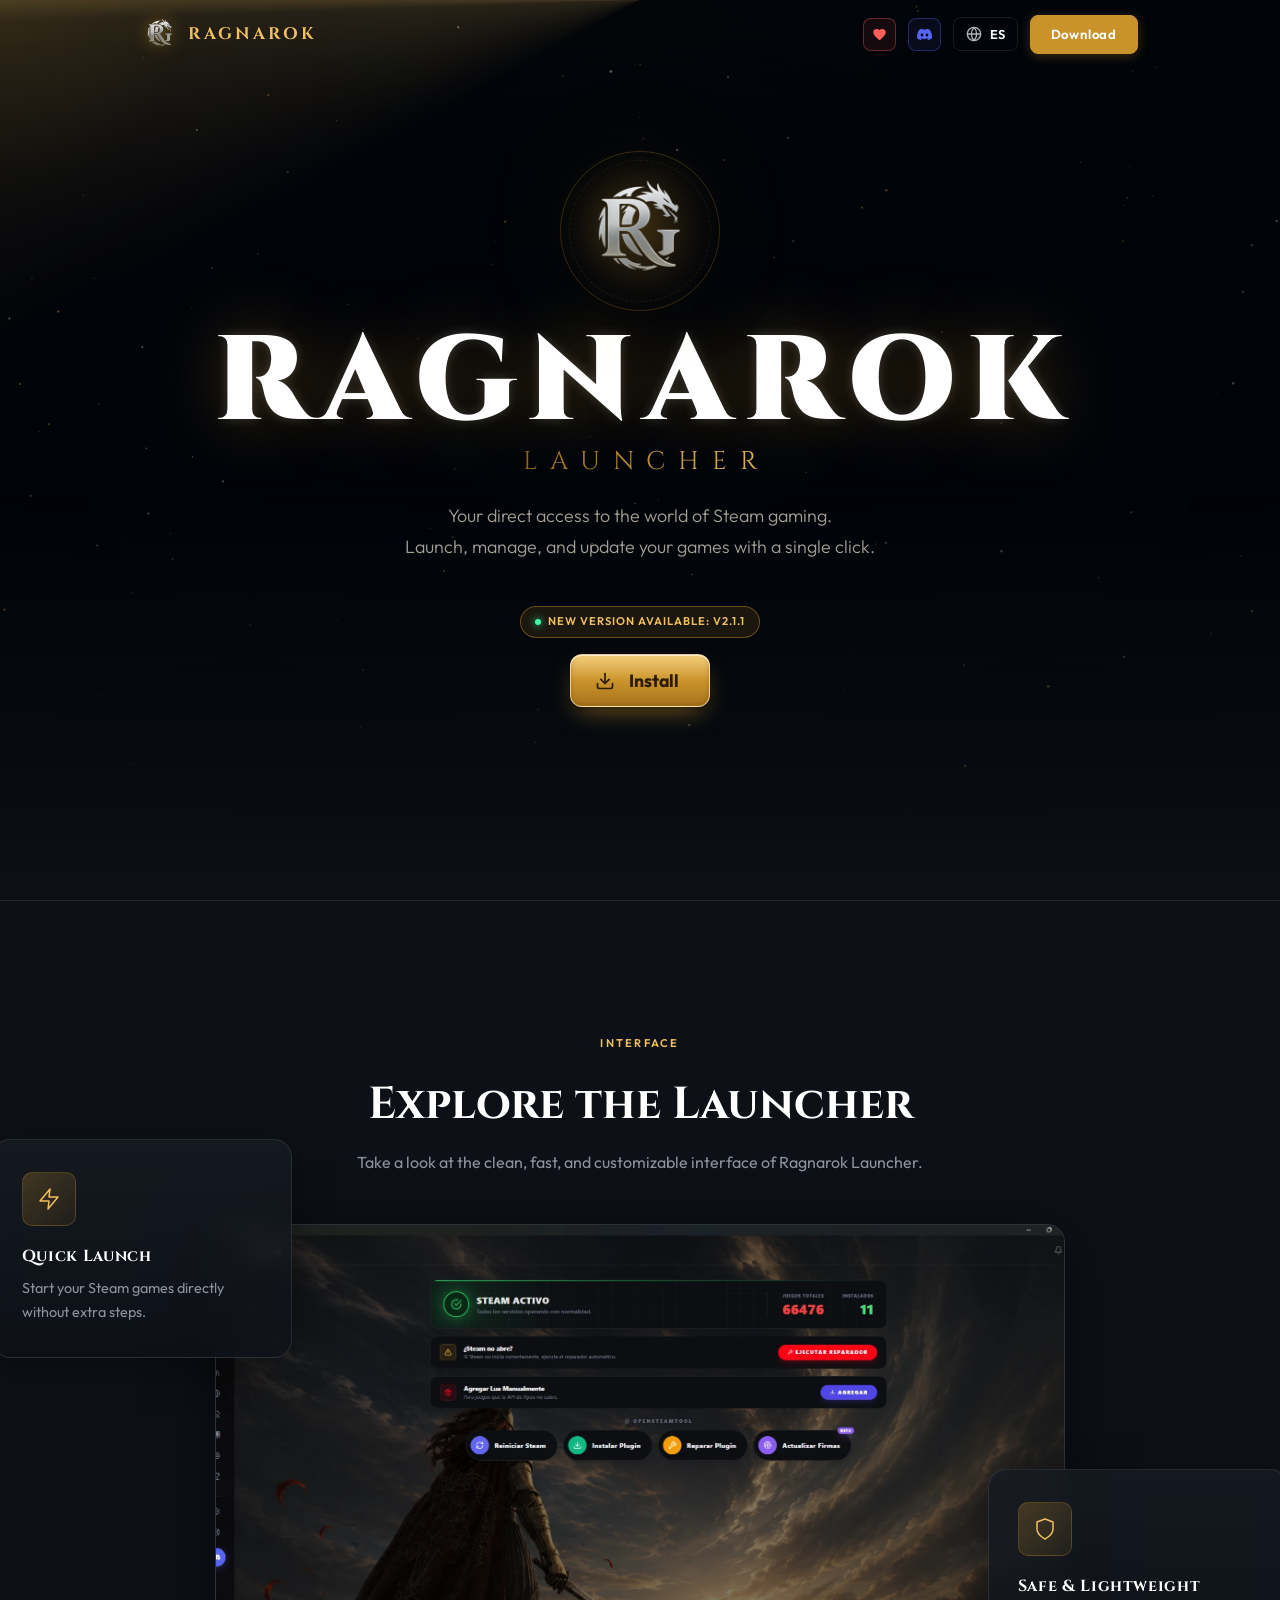
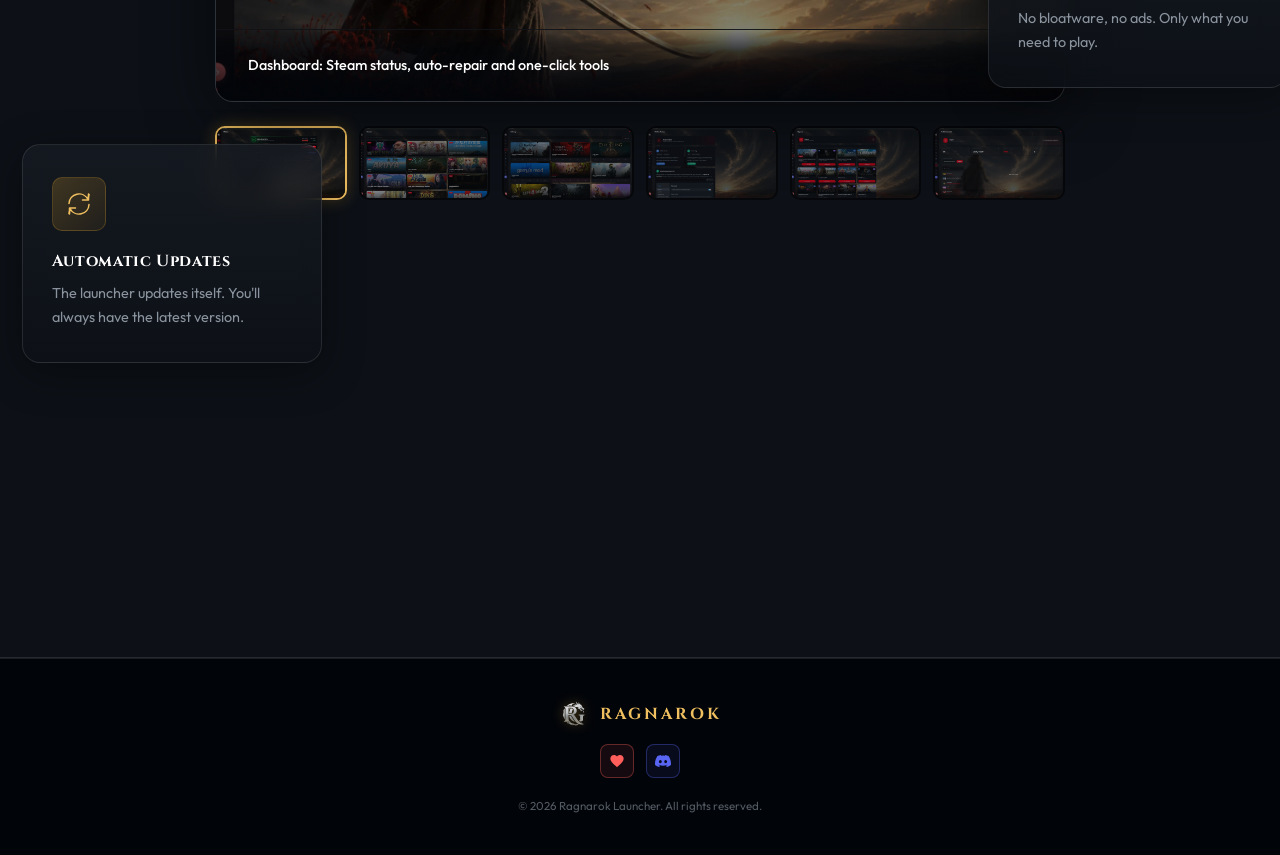
==== commit 0c51fcaa: "Renovar la galería y afinar el botón de descarga - La galería pasa a las seis capturas actuales del " ====
--- a/index.html
+++ b/index.html
@@ -10,7 +10,7 @@
   <link rel="preconnect" href="https://fonts.googleapis.com" />
   <link rel="preconnect" href="https://fonts.gstatic.com" crossorigin />
   <link href="https://fonts.googleapis.com/css2?family=Cinzel:wght@400;700;900&family=Outfit:wght@300;400;500;600;700&display=swap" rel="stylesheet" />
-  <link rel="stylesheet" href="style.css?v=6.0" />
+  <link rel="stylesheet" href="style.css?v=7.0" />
 </head>
 <body>
 
@@ -99,13 +99,6 @@
         </div>
       </div>
 
-      <div class="hero-stats">
-        <div class="stat">
-          <span class="stat-value" id="stat-version">—</span>
-          <span class="stat-label" data-i18n="stat_version">Versión</span>
-        </div>
-      </div>
-
     </div>
 
   </section>
@@ -122,22 +115,28 @@
 
           <div class="gallery-wrap">
             <div class="gallery-main" onclick="window.openLightbox()">
-              <img id="gallery-active-img" src="fotos de la pagina/screenshot_home.png" alt="Ragnarok Launcher Home" />
-              <div class="gallery-caption" id="gallery-active-caption" data-i18n="cap_home">Panel de Control: Estado del servicio y estadísticas del launcher</div>
+              <img id="gallery-active-img" src="fotos de la pagina/shot_home.webp" alt="Ragnarok Launcher Home" />
+              <div class="gallery-caption" id="gallery-active-caption" data-i18n="cap_home">Panel de Control: estado de Steam, reparador automático y herramientas en un clic</div>
             </div>
 
             <div class="gallery-thumbs">
-              <div class="thumb active" onclick="setGalleryImage('screenshot_home.png', 'cap_home', this)">
-                <img src="fotos de la pagina/screenshot_home.png" alt="Home" />
-              </div>
-              <div class="thumb" onclick="setGalleryImage('screenshot_library.png', 'cap_library', this)">
-                <img src="fotos de la pagina/screenshot_library.png" alt="Library" />
-              </div>
-              <div class="thumb" onclick="setGalleryImage('screenshot_online.png', 'cap_online', this)">
-                <img src="fotos de la pagina/screenshot_online.png" alt="Multiplayer" />
-              </div>
-              <div class="thumb" onclick="setGalleryImage('screenshot_settings.png', 'cap_settings', this)">
-                <img src="fotos de la pagina/screenshot_settings.png" alt="Settings" />
+              <div class="thumb active" onclick="setGalleryImage('shot_home.webp', 'cap_home', this)">
+                <img src="fotos de la pagina/shot_home.webp" alt="Home" loading="lazy" />
+              </div>
+              <div class="thumb" onclick="setGalleryImage('shot_games.webp', 'cap_games', this)">
+                <img src="fotos de la pagina/shot_games.webp" alt="Games" loading="lazy" />
+              </div>
+              <div class="thumb" onclick="setGalleryImage('shot_library.webp', 'cap_library', this)">
+                <img src="fotos de la pagina/shot_library.webp" alt="Library" loading="lazy" />
+              </div>
+              <div class="thumb" onclick="setGalleryImage('shot_online.webp', 'cap_online', this)">
+                <img src="fotos de la pagina/shot_online.webp" alt="Online" loading="lazy" />
+              </div>
+              <div class="thumb" onclick="setGalleryImage('shot_bypass.webp', 'cap_bypass', this)">
+                <img src="fotos de la pagina/shot_bypass.webp" alt="Bypass" loading="lazy" />
+              </div>
+              <div class="thumb" onclick="setGalleryImage('shot_achievements.webp', 'cap_achievements', this)">
+                <img src="fotos de la pagina/shot_achievements.webp" alt="Achievements" loading="lazy" />
               </div>
             </div>
           </div>
@@ -197,6 +196,6 @@
     <span class="lightbox-arrow lightbox-next" onclick="window.navigateLightbox(1, event)">&#10095;</span>
   </div>
 
-  <script src="app.js?v=6.0"></script>
+  <script src="app.js?v=7.0"></script>
 </body>
 </html>
--- a/style.css
+++ b/style.css
@@ -281,38 +281,40 @@
 
 .btn-download {
   position: relative; overflow: hidden;
-  display: flex; align-items: center; gap: 16px; cursor: pointer;
-  background: linear-gradient(160deg, var(--gold-lt) 0%, var(--gold) 55%, var(--gold-deep) 100%);
-  border: 1px solid rgba(255, 231, 176, 0.55);
-  border-radius: 14px; padding: 16px 32px 16px 26px;
+  display: flex; align-items: center; gap: 14px; cursor: pointer;
+  background: linear-gradient(180deg, #f5cf7d 0%, var(--gold) 52%, #a8741d 100%);
+  border: 1px solid rgba(255, 236, 190, 0.7);
+  border-radius: 12px; padding: 15px 30px 15px 24px;
   font-family: var(--ff-body);
   color: #2a1c05;
-  transition: transform 0.25s var(--ease), box-shadow 0.25s var(--ease);
-  box-shadow: 0 6px 30px rgba(201, 146, 42, 0.35),
-              0 0 0 5px rgba(201, 146, 42, 0.10),
-              inset 0 1px 0 rgba(255,255,255,0.45);
-  animation: cta-pulse 3.5s ease-in-out infinite;
-}
-/* Brillo que cruza el botón para que el ojo caiga siempre acá. */
+  transition: transform 0.25s var(--ease), box-shadow 0.25s var(--ease), filter 0.25s var(--ease);
+  /* Sombra corta y definida en vez del halo difuso de antes: el brillo se
+     apoya en el relieve del degradado, no en una mancha amarilla alrededor. */
+  box-shadow: 0 2px 4px rgba(0,0,0,0.45),
+              0 10px 24px -8px rgba(201,146,42,0.65),
+              inset 0 1px 0 rgba(255,255,255,0.65),
+              inset 0 -2px 4px rgba(120,78,10,0.35);
+}
+/* Brillo que cruza el botón cada tanto, contenido dentro del borde. */
 .btn-download::after {
   content: '';
   position: absolute; inset: 0;
-  background: linear-gradient(105deg, transparent 40%, rgba(255,255,255,0.55) 50%, transparent 60%);
-  transform: translateX(-120%);
-  animation: cta-shine 4.5s ease-in-out infinite;
+  background: linear-gradient(105deg, transparent 42%, rgba(255,255,255,0.45) 50%, transparent 58%);
+  transform: translateX(-130%);
+  animation: cta-shine 6s ease-in-out infinite;
   pointer-events: none;
 }
 @keyframes cta-shine {
-  0%, 55%  { transform: translateX(-120%); }
-  80%,100% { transform: translateX(120%); }
-}
-@keyframes cta-pulse {
-  0%,100% { box-shadow: 0 6px 30px rgba(201,146,42,0.35), 0 0 0 5px rgba(201,146,42,0.10), inset 0 1px 0 rgba(255,255,255,0.45); }
-  50%     { box-shadow: 0 8px 42px rgba(240,192,96,0.55), 0 0 0 9px rgba(201,146,42,0.06), inset 0 1px 0 rgba(255,255,255,0.45); }
+  0%, 70%  { transform: translateX(-130%); }
+  90%,100% { transform: translateX(130%); }
 }
 .btn-download:hover {
-  transform: translateY(-3px) scale(1.02);
-  box-shadow: 0 14px 50px rgba(240, 192, 96, 0.5), 0 0 0 6px rgba(201, 146, 42, 0.14), inset 0 1px 0 rgba(255,255,255,0.5);
+  transform: translateY(-2px);
+  filter: brightness(1.06);
+  box-shadow: 0 3px 6px rgba(0,0,0,0.45),
+              0 16px 32px -10px rgba(240,192,96,0.75),
+              inset 0 1px 0 rgba(255,255,255,0.7),
+              inset 0 -2px 4px rgba(120,78,10,0.3);
 }
 .btn-download:active { transform: translateY(-1px) scale(0.99); }
 .btn-download:focus-visible {
@@ -428,26 +430,6 @@
   margin-bottom: 2.5rem;
 }
 
-.hero-stats {
-  margin-top: 2rem;
-  display: inline-flex; align-items: center; gap: 2.5rem;
-  background: rgba(13,17,23,0.5);
-  border: 1px solid var(--border);
-  border-radius: var(--r-lg); padding: 0.8rem 2.2rem;
-  backdrop-filter: blur(16px);
-}
-.stat { text-align: center; }
-.stat-value {
-  display: block;
-  font-family: var(--ff-title); font-size: 1.5rem; font-weight: 700;
-  color: var(--gold-lt); line-height: 1.1;
-}
-.stat-label {
-  display: block; font-size: 0.68rem; font-weight: 500;
-  color: var(--muted); text-transform: uppercase; letter-spacing: 0.1em;
-  margin-top: 2px;
-}
-
 #interactive-section {
   position: relative; z-index: 1;
   padding: var(--section-pad) 0;
@@ -619,7 +601,7 @@
 }
 
 .gallery-thumbs {
-  display: grid; grid-template-columns: repeat(4, 1fr); gap: 1rem;
+  display: grid; grid-template-columns: repeat(6, 1fr); gap: 0.75rem;
 }
 .thumb {
   border-radius: var(--r); overflow: hidden;
@@ -738,12 +720,7 @@
   .download-container { width: 100%; }
   .btn-download { width: 100%; justify-content: center; padding: 16px 20px; }
   .download-panel { width: 100%; max-width: 340px; }
-  .hero-stats {
-    gap: 1.2rem; padding: 0.9rem 1.2rem; width: 100%;
-    justify-content: space-around;
-  }
-  .stat-value { font-size: 1.25rem; }
-  .gallery-thumbs { grid-template-columns: repeat(4, 1fr); gap: 0.5rem; }
+  .gallery-thumbs { grid-template-columns: repeat(3, 1fr); gap: 0.5rem; }
   .gallery-header { margin-bottom: 2rem; }
 }
 @media (max-width: 400px) {
@@ -753,7 +730,7 @@
 /* Respeta a quien pide menos movimiento en el sistema. */
 @media (prefers-reduced-motion: reduce) {
   html { scroll-behavior: auto; }
-  .hero-bg-img, .hero-beam, .btn-download, .btn-download::after,
+  .hero-bg-img, .hero-beam, .btn-download::after,
   .hero-logo-img, .hero-logo-ring, .nav-logo-img, .badge-dot, .title-sub,
   .feature-card {
     animation: none !important;
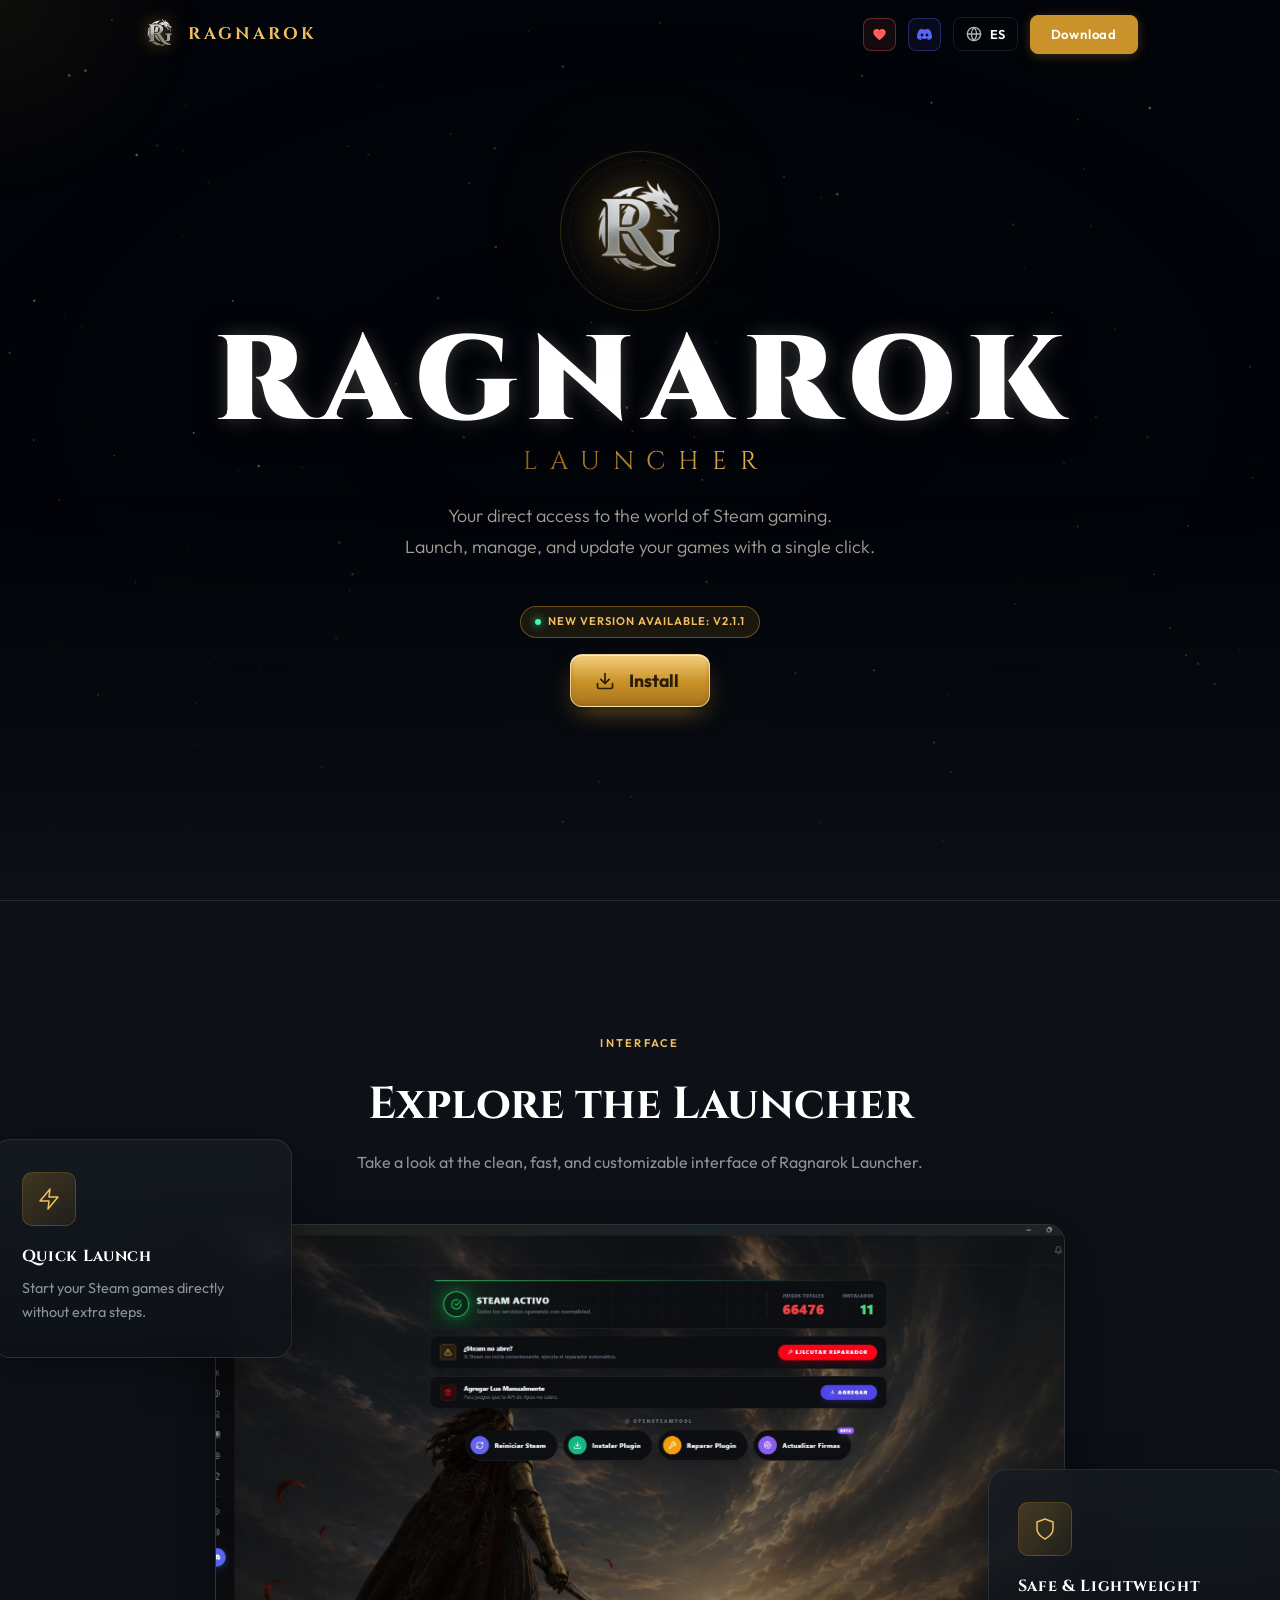
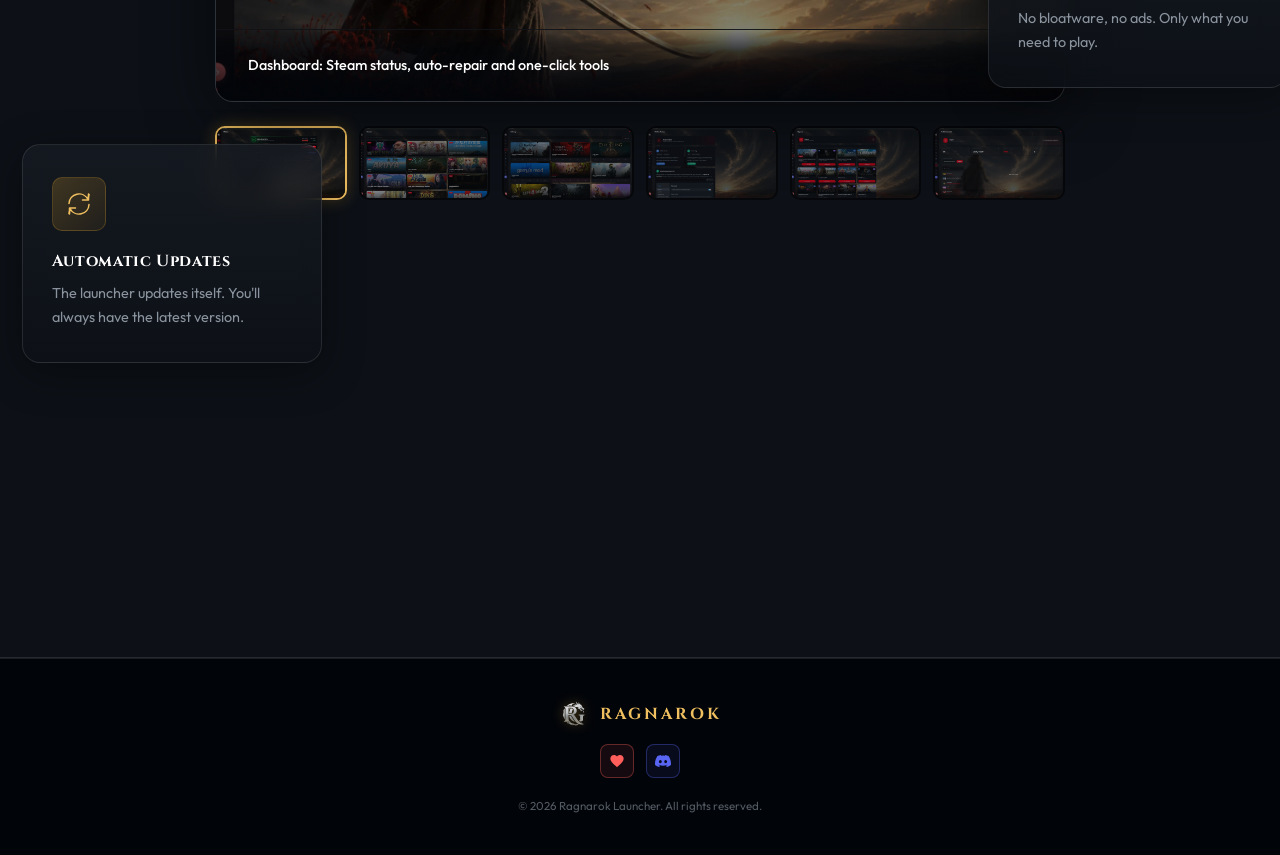
==== commit 4e433d91: "Sacar el lavado dorado del hero Se acumulaban tres capas de amarillo sobre el arte de fondo: el haz " ====
--- a/index.html
+++ b/index.html
@@ -10,7 +10,7 @@
   <link rel="preconnect" href="https://fonts.googleapis.com" />
   <link rel="preconnect" href="https://fonts.gstatic.com" crossorigin />
   <link href="https://fonts.googleapis.com/css2?family=Cinzel:wght@400;700;900&family=Outfit:wght@300;400;500;600;700&display=swap" rel="stylesheet" />
-  <link rel="stylesheet" href="style.css?v=7.0" />
+  <link rel="stylesheet" href="style.css?v=8.0" />
 </head>
 <body>
 
@@ -53,7 +53,6 @@
   <section id="hero">
     <img src="fotos de la pagina/bg.png" alt="" class="hero-bg-img" fetchpriority="high" decoding="async" />
     <div class="hero-scrim"></div>
-    <div class="hero-beam"></div>
     <div class="hero-vignette"></div>
 
     <div class="hero-content">
@@ -196,6 +195,6 @@
     <span class="lightbox-arrow lightbox-next" onclick="window.navigateLightbox(1, event)">&#10095;</span>
   </div>
 
-  <script src="app.js?v=7.0"></script>
+  <script src="app.js?v=8.0"></script>
 </body>
 </html>
--- a/style.css
+++ b/style.css
@@ -62,8 +62,8 @@
 
 .plasma-bg {
   position: fixed; inset: 0;
-  background: radial-gradient(ellipse 70% 50% at 50% -10%, rgba(201,146,42,0.10) 0%, transparent 60%),
-              radial-gradient(ellipse 60% 50% at 100% 100%, rgba(201,146,42,0.05) 0%, transparent 55%);
+  background: radial-gradient(ellipse 60% 40% at 50% -15%, rgba(201,146,42,0.045) 0%, transparent 55%),
+              radial-gradient(ellipse 60% 50% at 100% 100%, rgba(201,146,42,0.03) 0%, transparent 55%);
   z-index: -1;
 }
 
@@ -170,27 +170,6 @@
   pointer-events: none;
 }
 
-/* Haz de luz cenital detrás del logo: el golpe de efecto del hero. */
-.hero-beam {
-  position: absolute; inset: 0; z-index: -1;
-  background: conic-gradient(from 180deg at 50% 0%,
-              transparent 0deg,
-              rgba(201,146,42,0.00) 60deg,
-              rgba(240,192,96,0.16) 88deg,
-              rgba(240,192,96,0.28) 90deg,
-              rgba(240,192,96,0.16) 92deg,
-              rgba(201,146,42,0.00) 120deg,
-              transparent 360deg);
-  mask-image: linear-gradient(to bottom, black 0%, rgba(0,0,0,0.5) 45%, transparent 78%);
-  -webkit-mask-image: linear-gradient(to bottom, black 0%, rgba(0,0,0,0.5) 45%, transparent 78%);
-  animation: beam-breathe 7s ease-in-out infinite alternate;
-  pointer-events: none;
-}
-@keyframes beam-breathe {
-  from { opacity: 0.55; transform: scaleX(0.92); }
-  to   { opacity: 1;    transform: scaleX(1.08); }
-}
-
 .hero-vignette {
   position: absolute;
   inset: 0;
@@ -255,9 +234,8 @@
   font-weight: 900; letter-spacing: 0.1em;
   color: var(--white);
   padding-left: 0.1em; /* compensa el letter-spacing de la última letra */
-  text-shadow: 0 0 12px rgba(255,255,255,0.18),
-               0 0 70px rgba(201,146,42,0.35),
-               0 6px 30px rgba(0,0,0,0.75);
+  text-shadow: 0 0 18px rgba(255,255,255,0.22),
+               0 6px 30px rgba(0,0,0,0.8);
 }
 .title-sub {
   font-size: clamp(0.95rem, 3vw, 1.6rem);
@@ -730,7 +708,7 @@
 /* Respeta a quien pide menos movimiento en el sistema. */
 @media (prefers-reduced-motion: reduce) {
   html { scroll-behavior: auto; }
-  .hero-bg-img, .hero-beam, .btn-download::after,
+  .hero-bg-img, .btn-download::after,
   .hero-logo-img, .hero-logo-ring, .nav-logo-img, .badge-dot, .title-sub,
   .feature-card {
     animation: none !important;
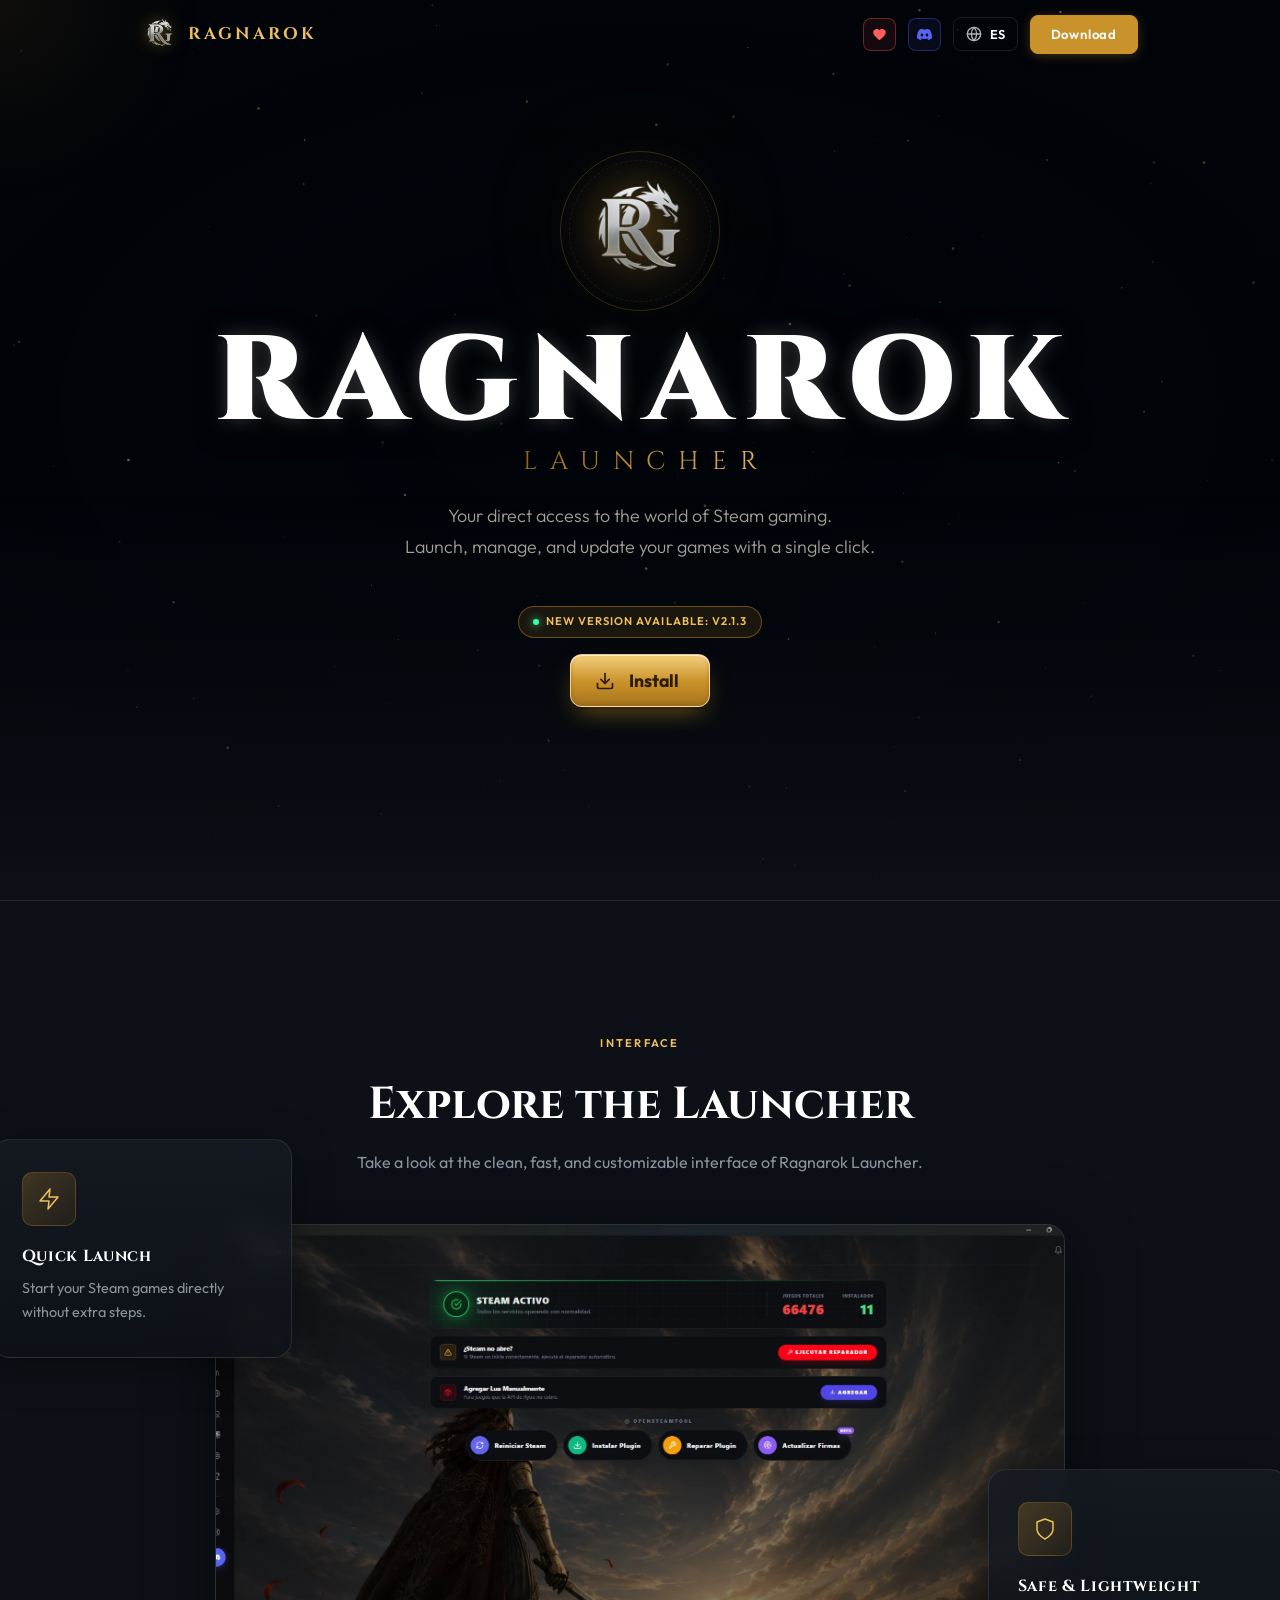
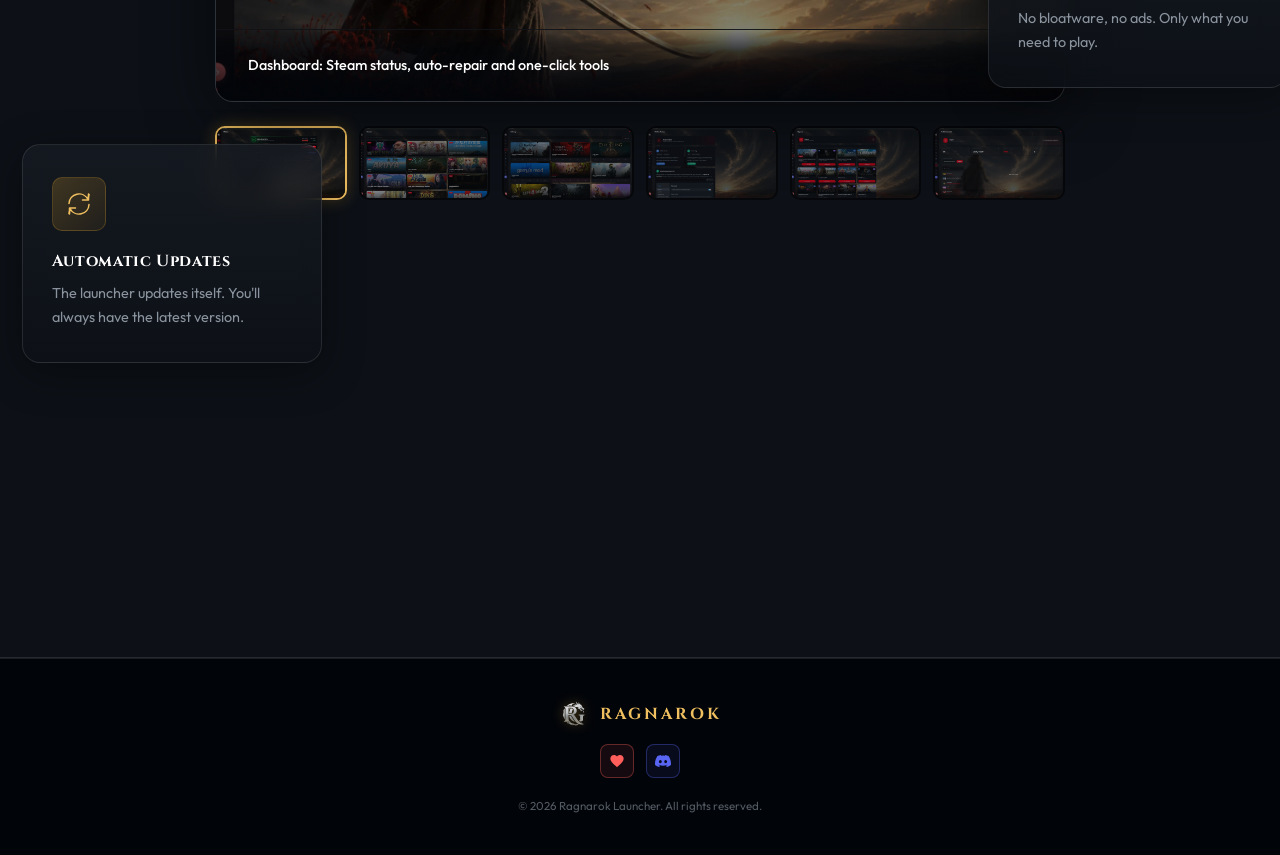
==== commit 49517bc7: "Devolver la opción de Linux al panel de descarga Vuelve la entrada con su leyenda "En desarrollo" y " ====
--- a/index.html
+++ b/index.html
@@ -10,7 +10,7 @@
   <link rel="preconnect" href="https://fonts.googleapis.com" />
   <link rel="preconnect" href="https://fonts.gstatic.com" crossorigin />
   <link href="https://fonts.googleapis.com/css2?family=Cinzel:wght@400;700;900&family=Outfit:wght@300;400;500;600;700&display=swap" rel="stylesheet" />
-  <link rel="stylesheet" href="style.css?v=8.0" />
+  <link rel="stylesheet" href="style.css?v=9.0" />
 </head>
 <body>
 
@@ -95,6 +95,15 @@
               <span class="download-option-desc" id="download-desc-windows">x64 | Descarga directa</span>
             </div>
           </a>
+          <div id="download-link-linux" class="download-option">
+            <svg width="24" height="24" viewBox="0 0 24 24" fill="none" stroke="currentColor" stroke-width="2" stroke-linecap="round" stroke-linejoin="round">
+              <path d="M19.21 12.43a2.18 2.18 0 0 0-2.33-2.33L12 12l-4.88-2.1a2.18 2.18 0 0 0-2.33 2.33L7 17.12l-2.45 2.45a2.18 2.18 0 0 0 3.08 3.08L10 20.2l4.69 2.1a2.18 2.18 0 0 0 2.33-2.33L14.88 12l4.33-1.88a2.18 2.18 0 0 0-2.33-2.33L12 12l2.88-1.25a2.18 2.18 0 0 0 2.33-2.33L14.88 4l2.45-2.45a2.18 2.18 0 0 0-3.08-3.08L12 1.88 7.31.23a2.18 2.18 0 0 0-2.33 2.33L7 7.12 2.67 9a2.18 2.18 0 0 0 2.33 2.33L12 12l-2.88 1.25a2.18 2.18 0 0 0-2.33 2.33L7 20.12l-2.45 2.45a2.18 2.18 0 0 0 3.08 3.08L12 23.25l4.69-1.65a2.18 2.18 0 0 0 2.33-2.33L14.88 12Z"/>
+            </svg>
+            <div class="download-option-text">
+              <span class="download-option-title">Linux</span>
+              <span class="download-option-desc" data-i18n="linux_dev">En desarrollo</span>
+            </div>
+          </div>
         </div>
       </div>
 
@@ -195,6 +204,6 @@
     <span class="lightbox-arrow lightbox-next" onclick="window.navigateLightbox(1, event)">&#10095;</span>
   </div>
 
-  <script src="app.js?v=8.0"></script>
+  <script src="app.js?v=9.0"></script>
 </body>
 </html>
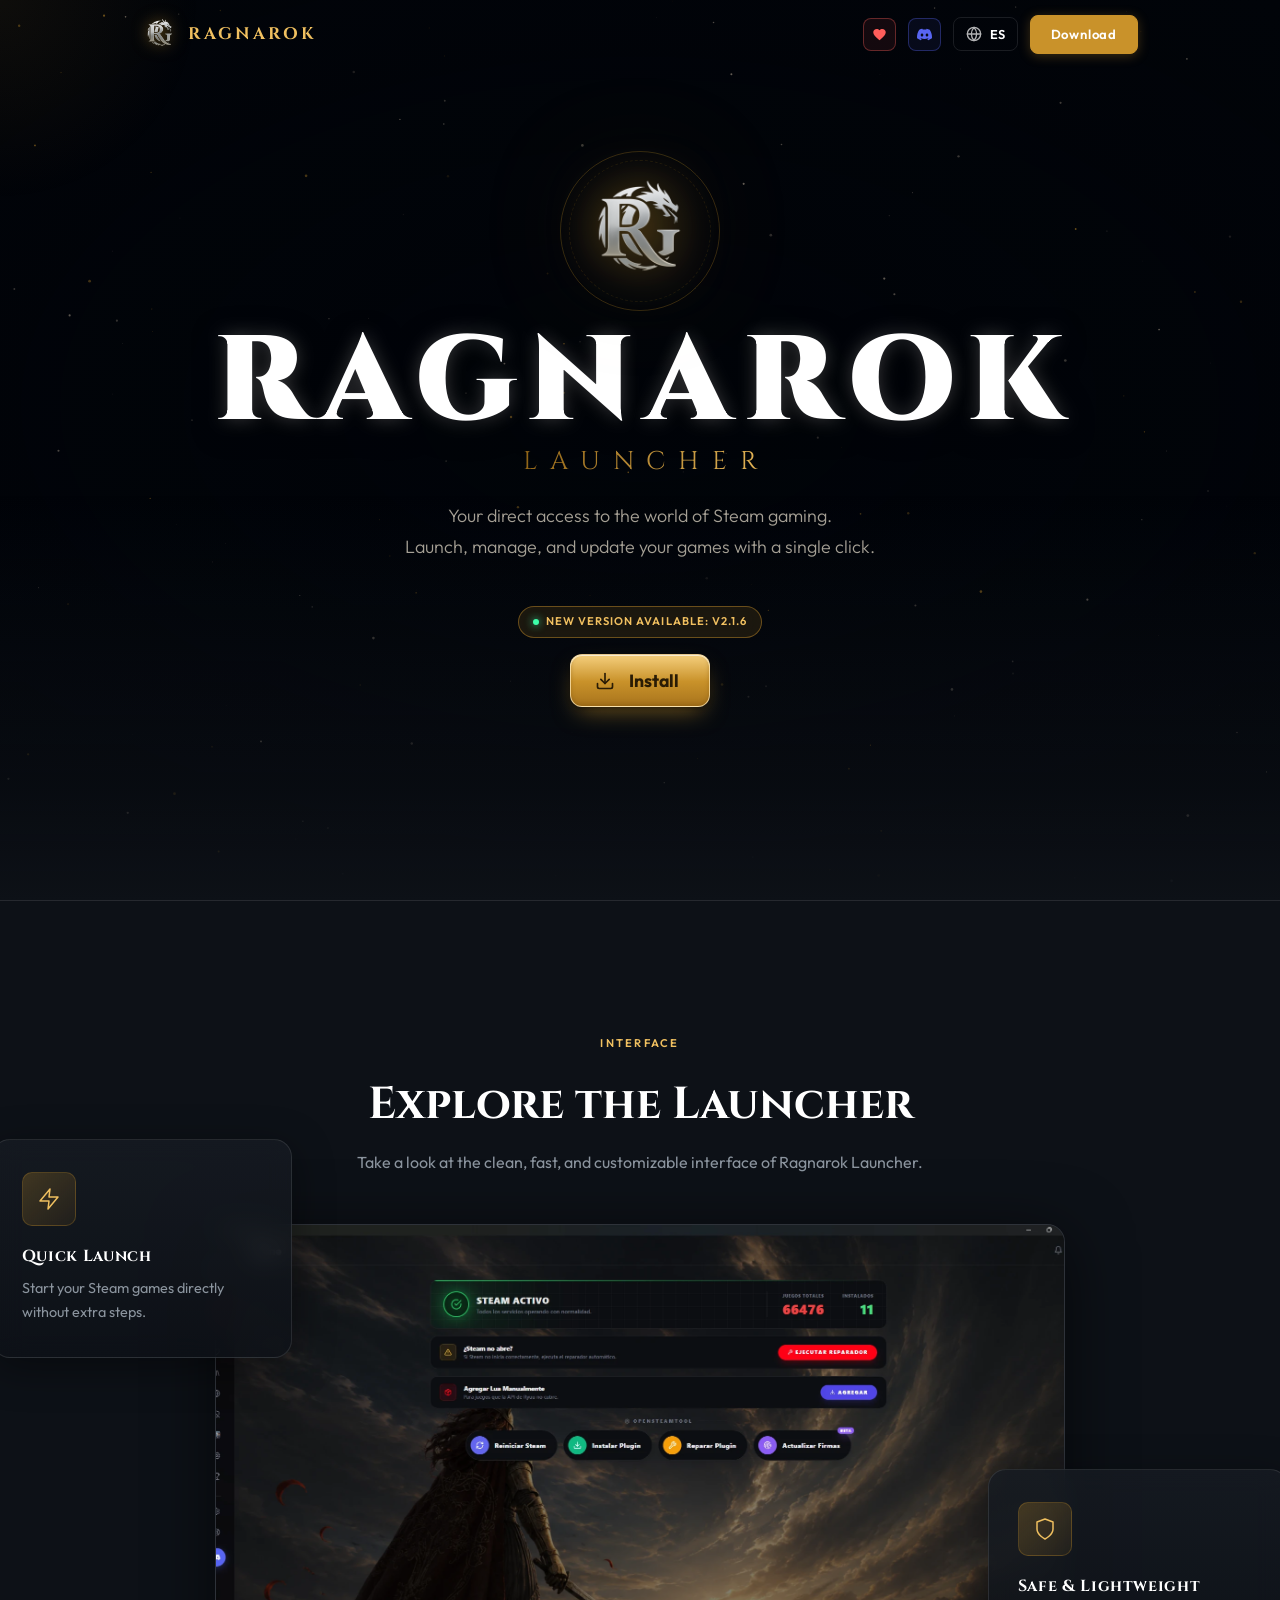
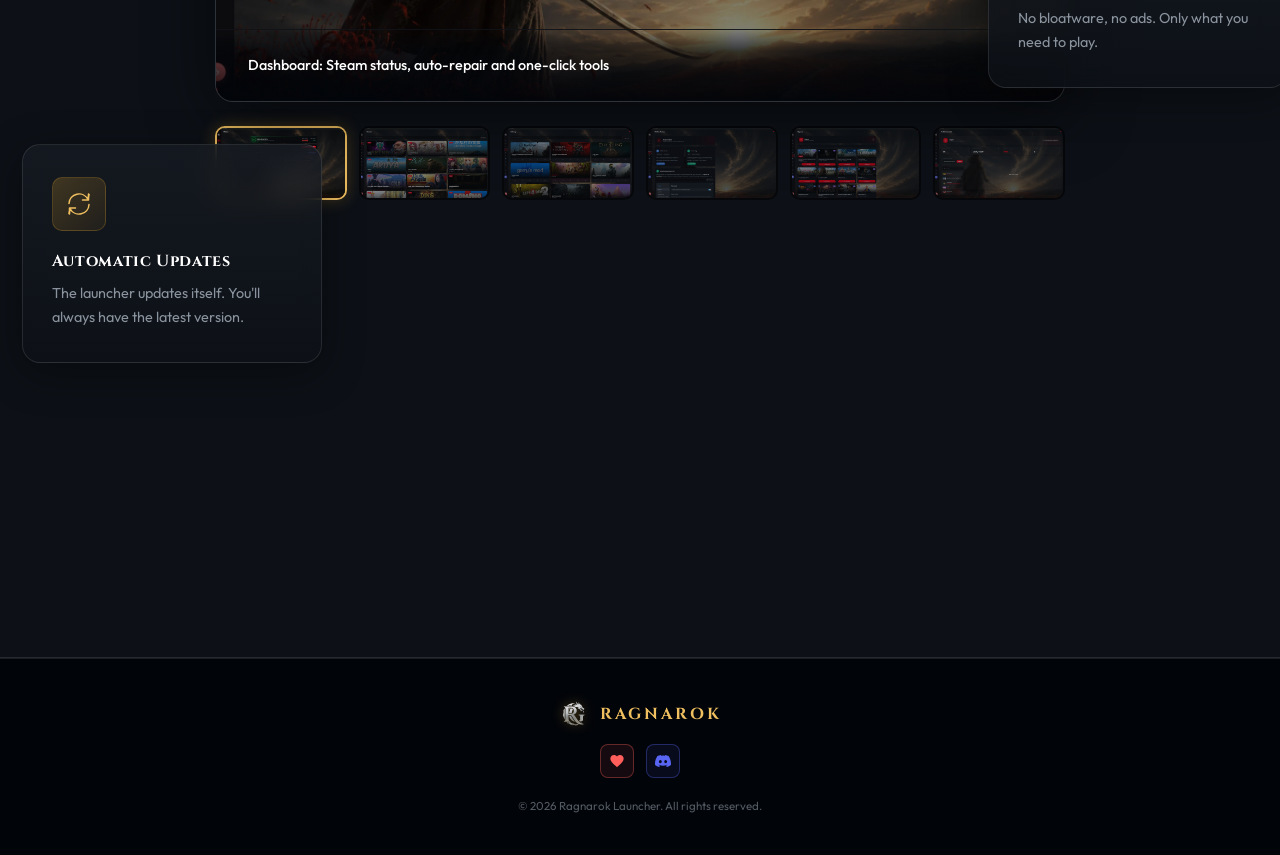
==== commit 3015a78f: "Activar descarga de Linux (AppImage) en el panel de descargas - Agregar regex para detectar archivos" ====
--- a/index.html
+++ b/index.html
@@ -95,15 +95,15 @@
               <span class="download-option-desc" id="download-desc-windows">x64 | Descarga directa</span>
             </div>
           </a>
-          <div id="download-link-linux" class="download-option">
+          <a id="download-link-linux" href="#" class="download-option" download>
             <svg width="24" height="24" viewBox="0 0 24 24" fill="none" stroke="currentColor" stroke-width="2" stroke-linecap="round" stroke-linejoin="round">
               <path d="M19.21 12.43a2.18 2.18 0 0 0-2.33-2.33L12 12l-4.88-2.1a2.18 2.18 0 0 0-2.33 2.33L7 17.12l-2.45 2.45a2.18 2.18 0 0 0 3.08 3.08L10 20.2l4.69 2.1a2.18 2.18 0 0 0 2.33-2.33L14.88 12l4.33-1.88a2.18 2.18 0 0 0-2.33-2.33L12 12l2.88-1.25a2.18 2.18 0 0 0 2.33-2.33L14.88 4l2.45-2.45a2.18 2.18 0 0 0-3.08-3.08L12 1.88 7.31.23a2.18 2.18 0 0 0-2.33 2.33L7 7.12 2.67 9a2.18 2.18 0 0 0 2.33 2.33L12 12l-2.88 1.25a2.18 2.18 0 0 0-2.33 2.33L7 20.12l-2.45 2.45a2.18 2.18 0 0 0 3.08 3.08L12 23.25l4.69-1.65a2.18 2.18 0 0 0 2.33-2.33L14.88 12Z"/>
             </svg>
             <div class="download-option-text">
               <span class="download-option-title">Linux</span>
-              <span class="download-option-desc" data-i18n="linux_dev">En desarrollo</span>
-            </div>
-          </div>
+              <span class="download-option-desc" id="download-desc-linux">AppImage x64</span>
+            </div>
+          </a>
         </div>
       </div>
 
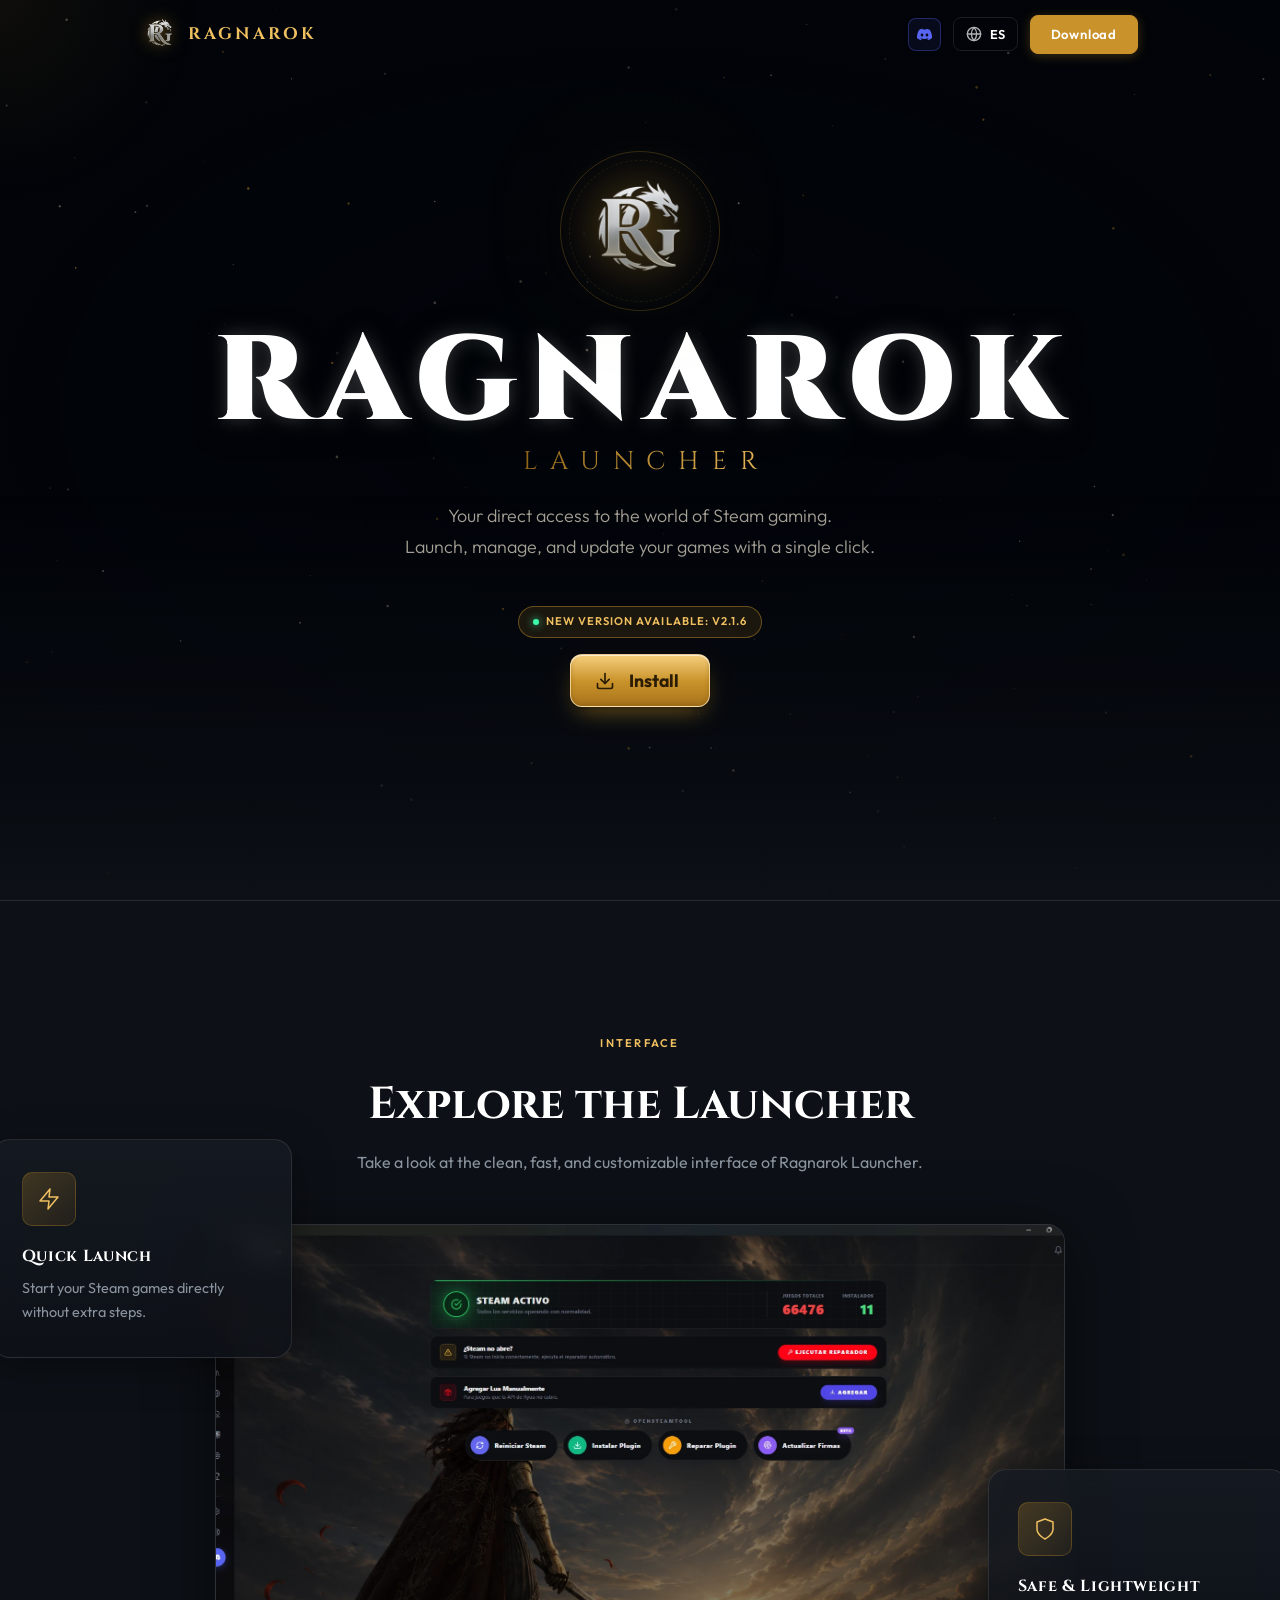
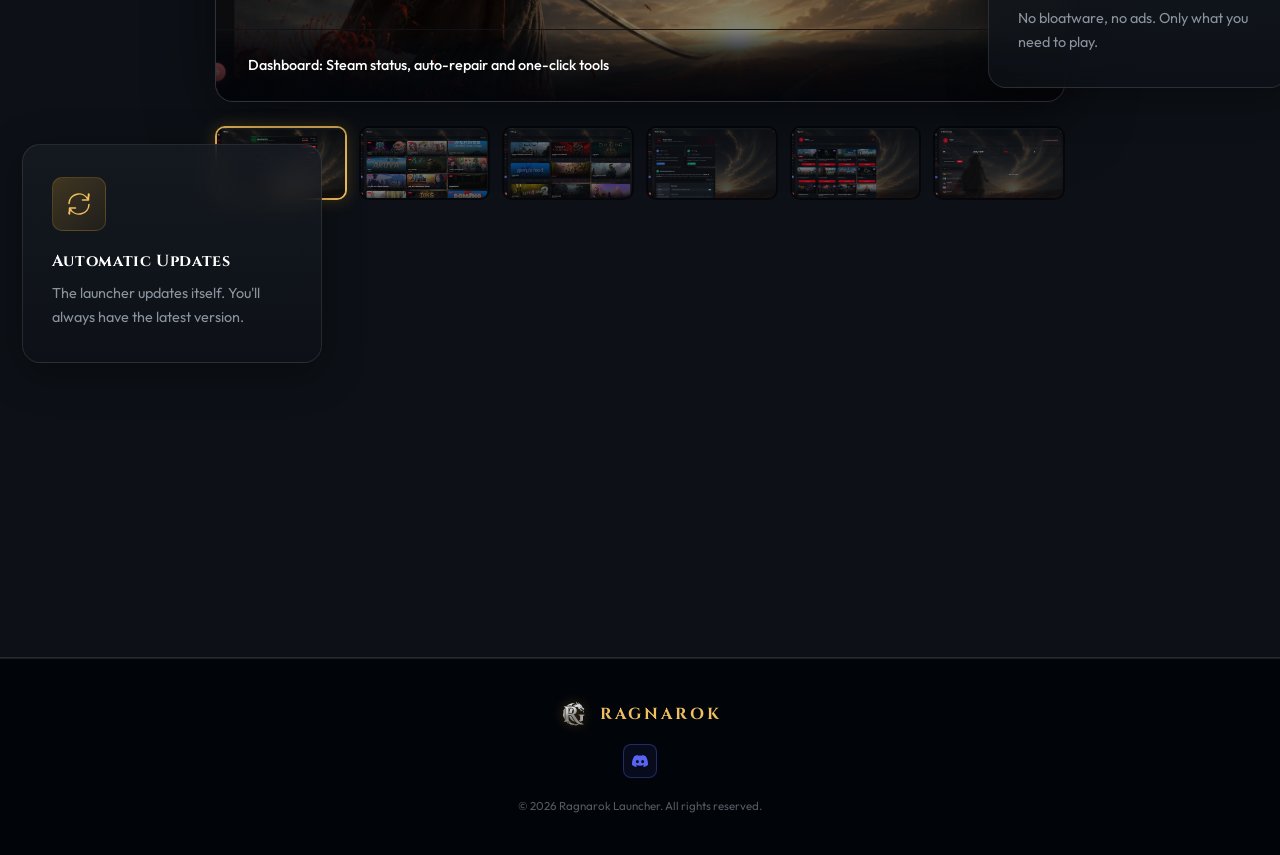
==== commit 4b067c73: "Arreglar descarga que guardaba la pagina, iconos de SO y quitar donaciones El <a> de descarga llevab" ====
--- a/index.html
+++ b/index.html
@@ -27,11 +27,6 @@
         <span class="logo-text">RAGNAROK</span>
       </div>
       <div class="nav-actions">
-        <a href="https://ko-fi.com/sheaker" target="_blank" class="nav-kofi" title="Donar">
-          <svg width="15" height="15" viewBox="0 0 24 24" fill="currentColor" style="display: block;">
-            <path d="M12 21.35l-1.45-1.32C5.4 15.36 2 12.28 2 8.5 2 5.42 4.42 3 7.5 3c1.74 0 3.41.81 4.5 2.09C13.09 3.81 14.76 3 16.5 3 19.58 3 22 5.42 22 8.5c0 3.78-3.4 6.86-8.55 11.54L12 21.35z"/>
-          </svg>
-        </a>
         <a href="https://discord.gg/3psQuhwPFp" target="_blank" class="nav-discord" title="Únete a nuestro Discord">
           <svg width="15" height="15" fill="currentColor" viewBox="0 0 24 24" style="display: block;">
             <path d="M20.317 4.37a19.791 19.791 0 0 0-4.885-1.515.074.074 0 0 0-.079.037c-.21.375-.444.864-.608 1.25a18.27 18.27 0 0 0-5.487 0 12.64 12.64 0 0 0-.617-1.25.077.077 0 0 0-.079-.037A19.736 19.736 0 0 0 3.677 4.37a.07.07 0 0 0-.032.027C.533 9.046-.32 13.58.099 18.057a.082.082 0 0 0 .031.057 19.9 19.9 0 0 0 5.993 3.03.078.078 0 0 0 .084-.028 14.09 14.09 0 0 0 1.226-1.994.076.076 0 0 0-.041-.106 13.107 13.107 0 0 1-1.873-.894.077.077 0 0 1-.008-.128c.126-.093.252-.19.372-.287a.075.075 0 0 1 .077-.011c3.92 1.793 8.18 1.793 12.061 0a.073.073 0 0 1 .078.009c.12.099.246.195.373.289a.077.077 0 0 1-.006.127 12.299 12.299 0 0 1-1.873.894.077.077 0 0 0-.041.107c.36.698.772 1.362 1.225 1.993a.076.076 0 0 0 .084.028 19.839 19.839 0 0 0 6.002-3.03.076.076 0 0 0 .032-.054c.5-5.177-.838-9.674-3.549-13.66a.061.061 0 0 0-.031-.03zM8.02 15.33c-1.183 0-2.157-1.085-2.157-2.419 0-1.333.956-2.419 2.156-2.419 1.21 0 2.176 1.096 2.157 2.42 0 1.333-.956 2.418-2.156 2.418zm7.975 0c-1.183 0-2.157-1.085-2.157-2.419 0-1.333.955-2.419 2.156-2.419 1.21 0 2.176 1.096 2.157 2.42 0 1.333-.946 2.418-2.156 2.418z"/>
@@ -88,16 +83,23 @@
           </div>
         </button>
         <div id="download-panel" class="download-panel">
-          <a id="download-link-windows" href="#" class="download-option active" download>
-            <svg width="24" height="24" viewBox="0 0 24 24" fill="none" stroke="currentColor" stroke-width="2" stroke-linecap="round" stroke-linejoin="round"><path d="M2.3 10.56l8.24 1.2.95 8.95L21.7 2.3 2.3 10.56zM11.5 11.5L2.3 2.3"/></svg>
+          <a id="download-link-windows" class="download-option active">
+            <svg width="24" height="24" viewBox="0 0 24 24" fill="currentColor" aria-hidden="true">
+              <path d="M3.5 5.75 10.4 4.8v6.7H3.5V5.75Zm7.85-1.08L20.5 3.4v8.1h-9.15V4.67ZM3.5 12.5h6.9v6.7L3.5 18.25V12.5Zm7.85 0H20.5v8.1l-9.15-1.27V12.5Z"/>
+            </svg>
             <div class="download-option-text">
               <span class="download-option-title">Windows</span>
               <span class="download-option-desc" id="download-desc-windows">x64 | Descarga directa</span>
             </div>
           </a>
-          <a id="download-link-linux" href="#" class="download-option" download>
-            <svg width="24" height="24" viewBox="0 0 24 24" fill="none" stroke="currentColor" stroke-width="2" stroke-linecap="round" stroke-linejoin="round">
-              <path d="M19.21 12.43a2.18 2.18 0 0 0-2.33-2.33L12 12l-4.88-2.1a2.18 2.18 0 0 0-2.33 2.33L7 17.12l-2.45 2.45a2.18 2.18 0 0 0 3.08 3.08L10 20.2l4.69 2.1a2.18 2.18 0 0 0 2.33-2.33L14.88 12l4.33-1.88a2.18 2.18 0 0 0-2.33-2.33L12 12l2.88-1.25a2.18 2.18 0 0 0 2.33-2.33L14.88 4l2.45-2.45a2.18 2.18 0 0 0-3.08-3.08L12 1.88 7.31.23a2.18 2.18 0 0 0-2.33 2.33L7 7.12 2.67 9a2.18 2.18 0 0 0 2.33 2.33L12 12l-2.88 1.25a2.18 2.18 0 0 0-2.33 2.33L7 20.12l-2.45 2.45a2.18 2.18 0 0 0 3.08 3.08L12 23.25l4.69-1.65a2.18 2.18 0 0 0 2.33-2.33L14.88 12Z"/>
+          <a id="download-link-linux" class="download-option">
+            <svg width="24" height="24" viewBox="0 0 24 24" fill="none" aria-hidden="true">
+              <path d="M12 1.8c-2.6 0-4.2 1.9-4.2 4.6 0 .8.1 1.4 0 2-.1.7-.5 1.3-1 2.1-.6.9-1.2 1.8-1.7 2.9C4.5 14.6 4 16 4 17.3c0 1.2.5 2.1 1.4 2.7-.2.5-.1 1 .3 1.3.5.4 1.2.4 1.8.2.5-.2.9-.5 1.2-.9.9.2 2 .3 3.3.3s2.4-.1 3.3-.3c.3.4.7.7 1.2.9.6.2 1.3.2 1.8-.2.4-.3.5-.8.3-1.3.9-.6 1.4-1.5 1.4-2.7 0-1.3-.5-2.7-1.1-3.9-.5-1.1-1.1-2-1.7-2.9-.5-.8-.9-1.4-1-2.1-.1-.6 0-1.2 0-2 0-2.7-1.6-4.6-4.2-4.6Z" fill="currentColor"/>
+              <ellipse cx="10.3" cy="6.1" rx=".95" ry="1.15" fill="#101114"/>
+              <ellipse cx="13.7" cy="6.1" rx=".95" ry="1.15" fill="#101114"/>
+              <path d="M12 7.5c1.05 0 1.9.62 1.9 1.38S13.05 10.3 12 10.3s-1.9-.62-1.9-1.42S10.95 7.5 12 7.5Z" fill="#F0A63A"/>
+              <path d="M9.2 20.9c-.35.7-1.05 1.15-1.85 1.1-.5-.03-.62-.42-.25-.72l1.55-1.2.55.82Z" fill="#F0A63A"/>
+              <path d="M14.8 20.9c.35.7 1.05 1.15 1.85 1.1.5-.03.62-.42.25-.72l-1.55-1.2-.55.82Z" fill="#F0A63A"/>
             </svg>
             <div class="download-option-text">
               <span class="download-option-title">Linux</span>
@@ -182,11 +184,6 @@
         <span class="footer-name">RAGNAROK</span>
       </div>
       <div class="footer-socials">
-        <a href="https://ko-fi.com/sheaker" target="_blank" class="nav-kofi" title="Apoya el proyecto">
-          <svg width="16" height="16" viewBox="0 0 24 24" fill="currentColor">
-            <path d="M12 21.35l-1.45-1.32C5.4 15.36 2 12.28 2 8.5 2 5.42 4.42 3 7.5 3c1.74 0 3.41.81 4.5 2.09C13.09 3.81 14.76 3 16.5 3 19.58 3 22 5.42 22 8.5c0 3.78-3.4 6.86-8.55 11.54L12 21.35z"/>
-          </svg>
-        </a>
         <a href="https://discord.gg/3psQuhwPFp" target="_blank" class="nav-discord" title="Únete a nuestro Discord">
           <svg width="16" height="16" fill="currentColor" viewBox="0 0 24 24">
             <path d="M20.317 4.37a19.791 19.791 0 0 0-4.885-1.515.074.074 0 0 0-.079.037c-.21.375-.444.864-.608 1.25a18.27 18.27 0 0 0-5.487 0 12.64 12.64 0 0 0-.617-1.25.077.077 0 0 0-.079-.037A19.736 19.736 0 0 0 3.677 4.37a.07.07 0 0 0-.032.027C.533 9.046-.32 13.58.099 18.057a.082.082 0 0 0 .031.057 19.9 19.9 0 0 0 5.993 3.03.078.078 0 0 0 .084-.028 14.09 14.09 0 0 0 1.226-1.994.076.076 0 0 0-.041-.106 13.107 13.107 0 0 1-1.873-.894.077.077 0 0 1-.008-.128c.126-.093.252-.19.372-.287a.075.075 0 0 1 .077-.011c3.92 1.793 8.18 1.793 12.061 0a.073.073 0 0 1 .078.009c.12.099.246.195.373.289a.077.077 0 0 1-.006.127 12.299 12.299 0 0 1-1.873.894.077.077 0 0 0-.041.107c.36.698.772 1.362 1.225 1.993a.076.076 0 0 0 .084.028 19.839 19.839 0 0 0 6.002-3.03.076.076 0 0 0 .032-.054c.5-5.177-.838-9.674-3.549-13.66a.061.061 0 0 0-.031-.03zM8.02 15.33c-1.183 0-2.157-1.085-2.157-2.419 0-1.333.956-2.419 2.156-2.419 1.21 0 2.176 1.096 2.157 2.42 0 1.333-.956 2.418-2.156 2.418zm7.975 0c-1.183 0-2.157-1.085-2.157-2.419 0-1.333.955-2.419 2.156-2.419 1.21 0 2.176 1.096 2.157 2.42 0 1.333-.946 2.418-2.156 2.418z"/>
@@ -204,6 +201,6 @@
     <span class="lightbox-arrow lightbox-next" onclick="window.navigateLightbox(1, event)">&#10095;</span>
   </div>
 
-  <script src="app.js?v=9.0"></script>
+  <script src="app.js?v=9.1"></script>
 </body>
 </html>
--- a/style.css
+++ b/style.css
@@ -384,6 +384,10 @@
   border-radius: var(--r);
   transition: background-color 0.2s ease;
   color: var(--muted);
+  cursor: pointer; /* el <a> no lleva href hasta que JS resuelve la URL */
+}
+.download-option svg {
+  flex-shrink: 0;
 }
 .download-option.active {
   background-color: var(--surface);
@@ -511,22 +515,10 @@
   gap: 12px;
 }
 
-.nav-kofi, .nav-discord {
+.nav-discord {
   display: flex; align-items: center; justify-content: center;
   border-radius: 8px; padding: 8px;
   cursor: pointer; transition: all 0.25s var(--ease);
-}
-.nav-kofi {
-  background: rgba(255, 94, 91, 0.08);
-  border: 1px solid rgba(255, 94, 91, 0.35);
-  color: #ff5e5b;
-}
-.nav-kofi:hover {
-  background: #ff5e5b;
-  border-color: #ff5e5b;
-  color: var(--white);
-  box-shadow: 0 4px 16px rgba(255, 94, 91, 0.45);
-  transform: translateY(-1px);
 }
 .nav-discord {
   background: rgba(88, 101, 242, 0.08);
@@ -686,7 +678,7 @@
   .nav-actions { gap: 8px; }
   .nav-logo { font-size: 0.9rem; letter-spacing: 0.12em; gap: 8px; }
   .nav-logo-img { width: 28px; height: 28px; }
-  .nav-kofi, .nav-discord { padding: 7px; }
+  .nav-discord { padding: 7px; }
   .lang-toggle { padding: 7px 9px; font-size: 0.75rem; }
   .nav-cta { padding: 8px 14px; font-size: 0.78rem; }
   .title-main { font-size: clamp(2.6rem, 10.5vw, 7.5rem); }
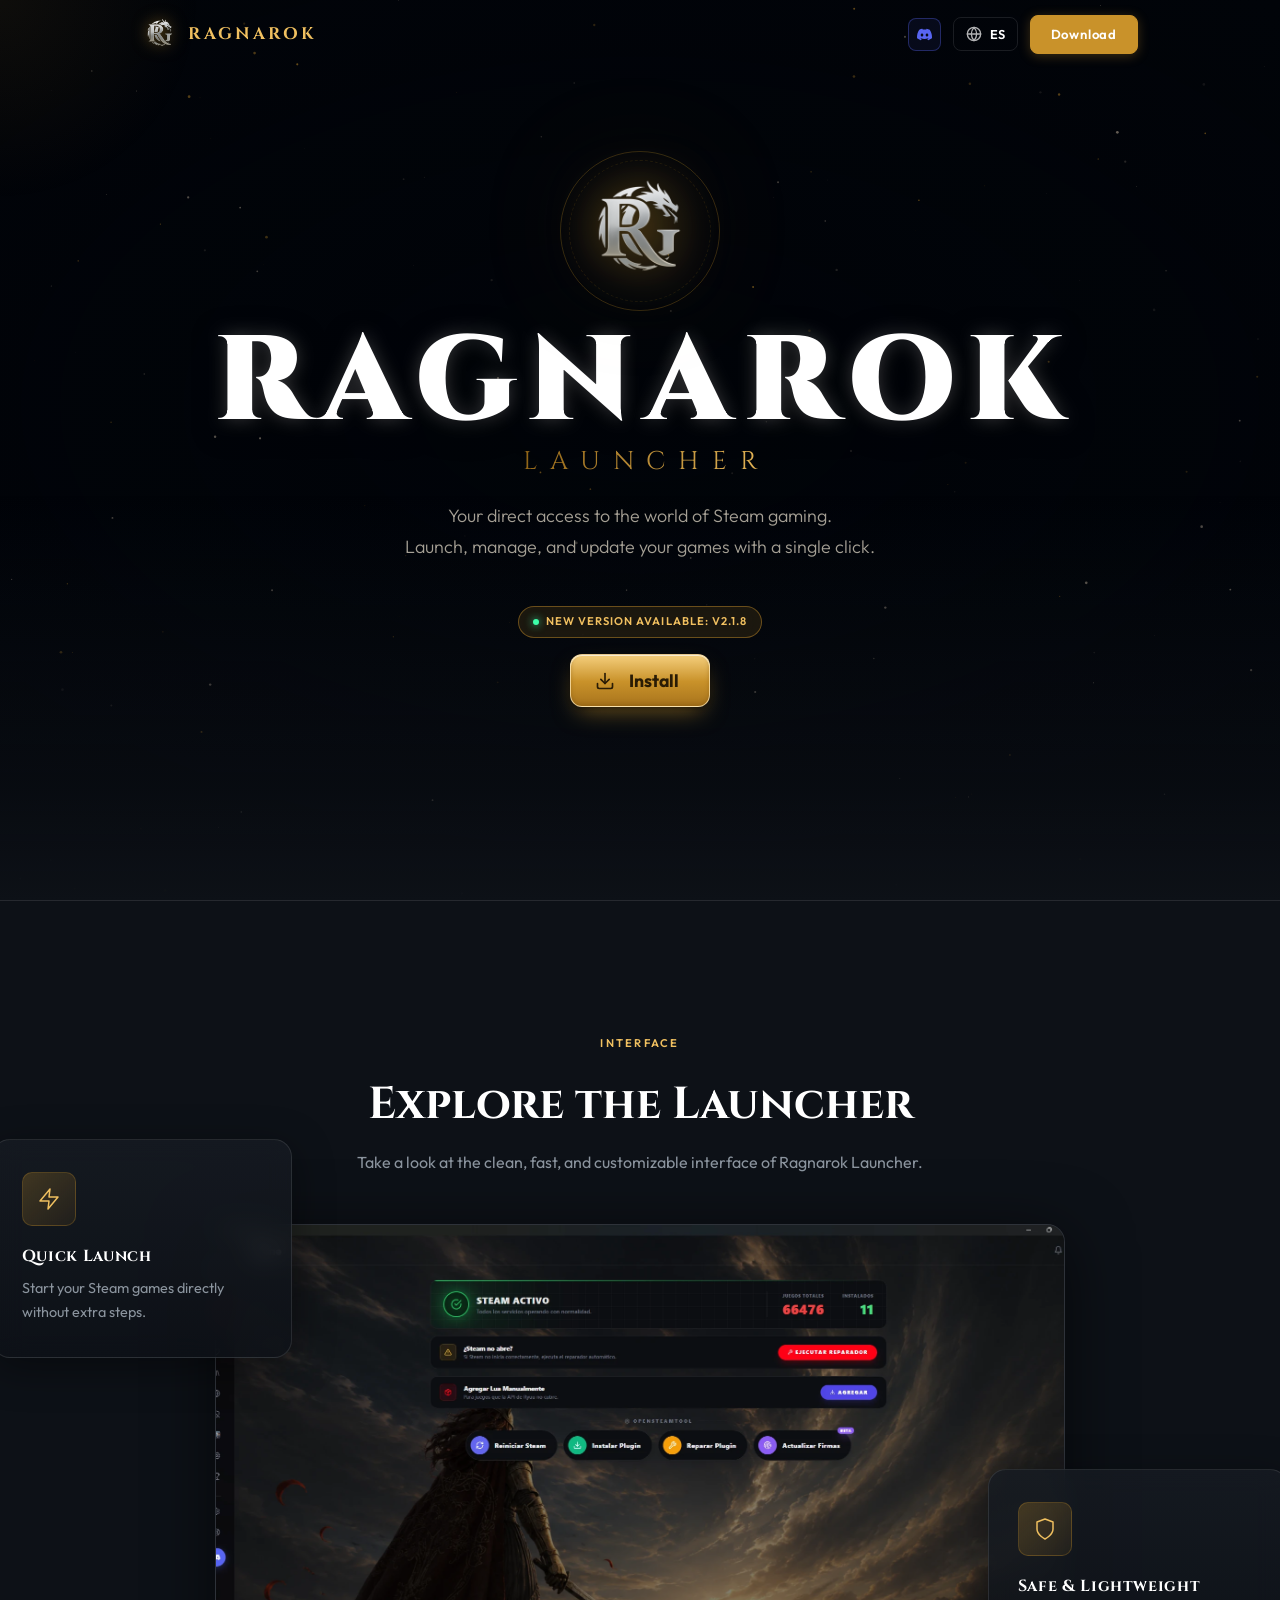
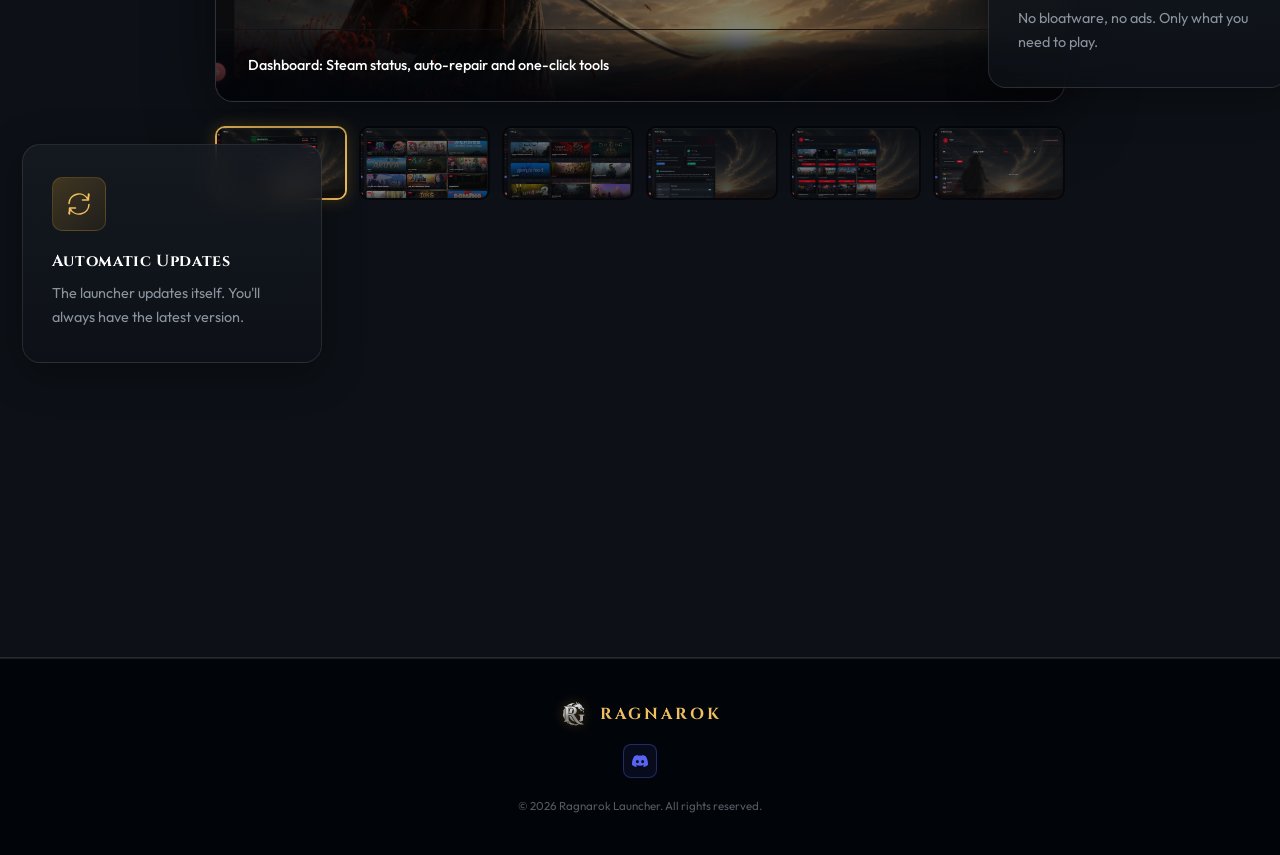
==== commit 197f340a: "fix: resolver versiones de Windows y Linux de forma independiente" ====
--- a/index.html
+++ b/index.html
@@ -201,6 +201,6 @@
     <span class="lightbox-arrow lightbox-next" onclick="window.navigateLightbox(1, event)">&#10095;</span>
   </div>
 
-  <script src="app.js?v=9.1"></script>
+  <script src="app.js?v=9.2"></script>
 </body>
 </html>
--- a/style.css
+++ b/style.css
@@ -393,8 +393,13 @@
   background-color: var(--surface);
   color: var(--white);
 }
-.download-option:not(.active):hover {
+.download-option:not(.active):not(.disabled):hover {
   background-color: var(--surface-h);
+}
+.download-option.disabled {
+  opacity: 0.45;
+  cursor: not-allowed;
+  pointer-events: none;
 }
 .download-option-title {
   font-weight: 600;
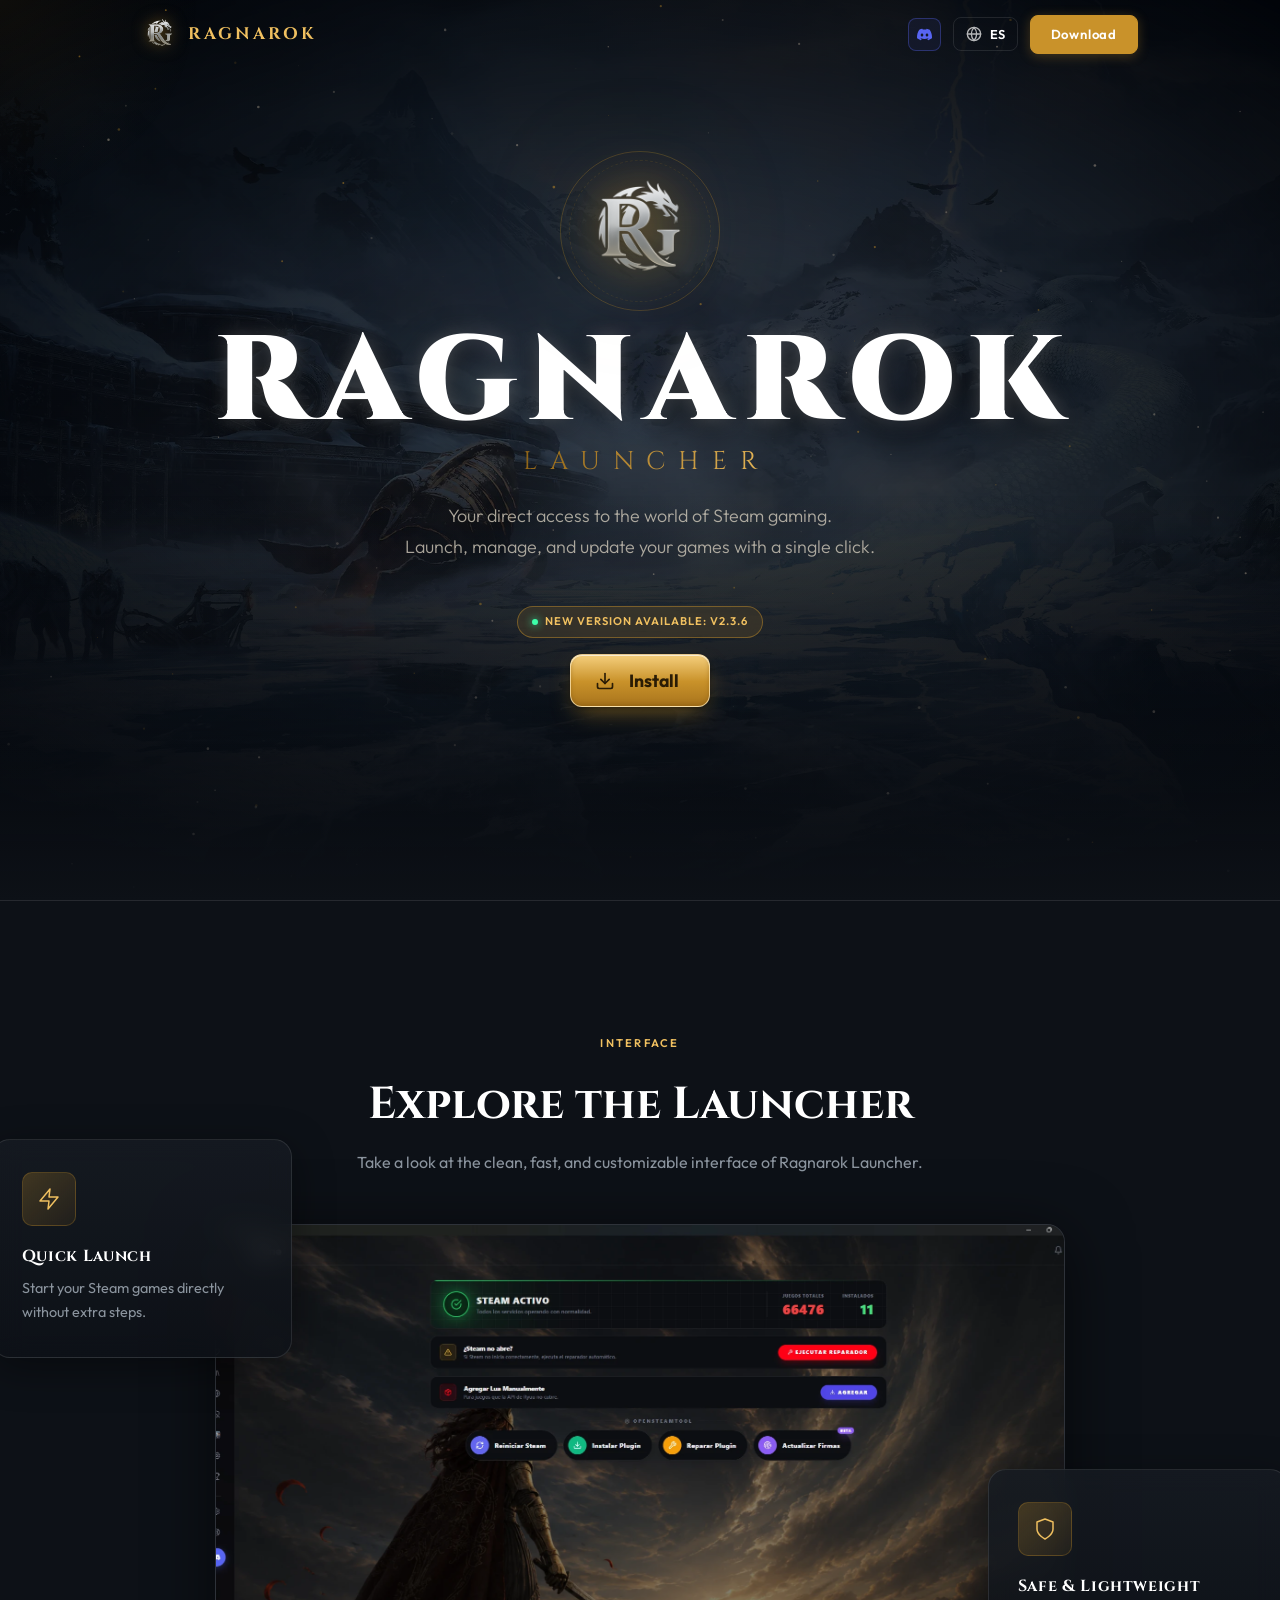
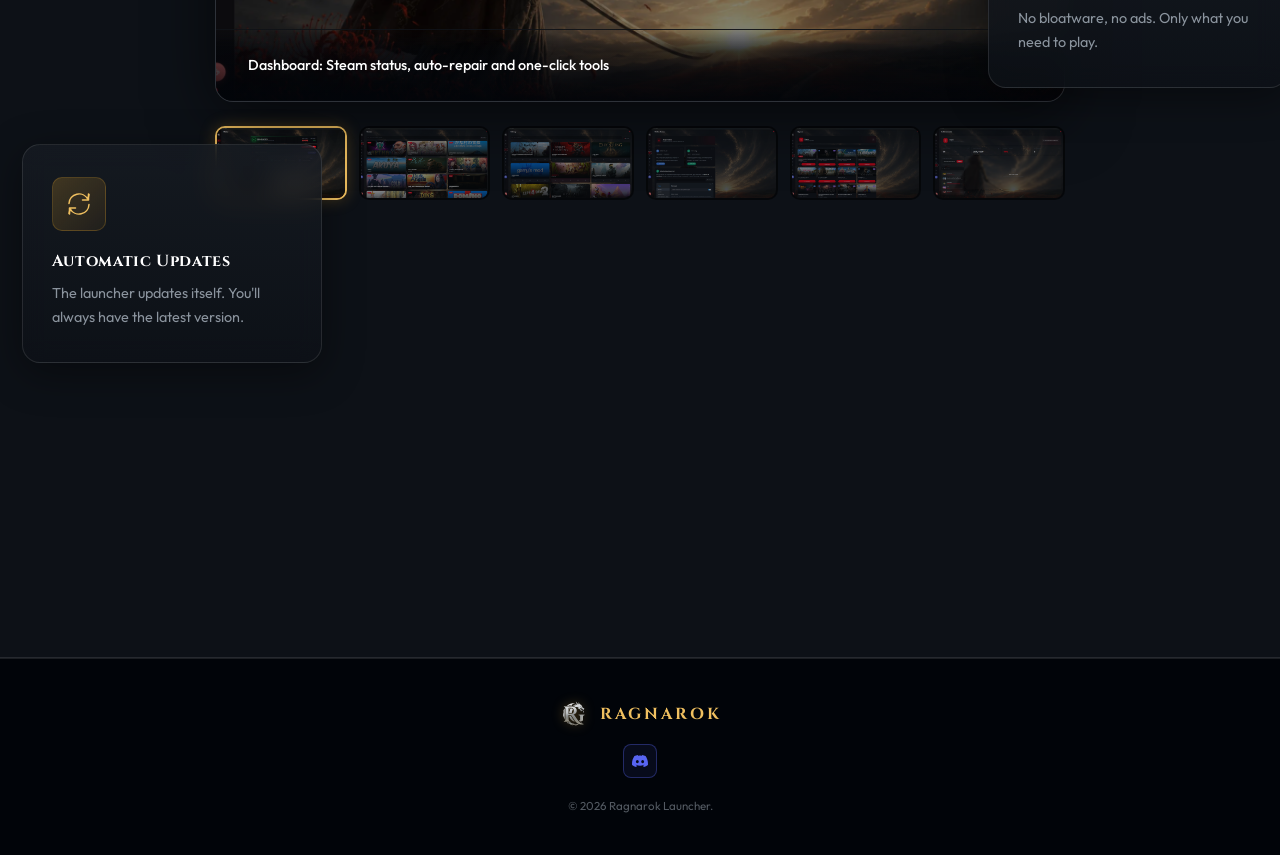
==== commit 37ab4077: "Lighter page: WebP hero, slim releases.json, Windows only - Hero image: 8.1 MB PNG -> 329 KB WebP (9" ====
--- a/index.html
+++ b/index.html
@@ -1,5 +1,5 @@
 <!DOCTYPE html>
-<html lang="en">
+<html lang="es">
 <head>
   <meta charset="UTF-8" />
   <meta name="viewport" content="width=device-width, initial-scale=1.0" />
@@ -11,6 +11,7 @@
   <link rel="preconnect" href="https://fonts.gstatic.com" crossorigin />
   <link href="https://fonts.googleapis.com/css2?family=Cinzel:wght@400;700;900&family=Outfit:wght@300;400;500;600;700&display=swap" rel="stylesheet" />
   <link rel="stylesheet" href="style.css?v=9.0" />
+  <link rel="preload" as="image" href="fotos de la pagina/bg.webp" imagesrcset="fotos de la pagina/bg-1280.webp 1280w, fotos de la pagina/bg.webp 2560w" imagesizes="100vw" />
 </head>
 <body>
 
@@ -46,7 +47,7 @@
   </nav>
 
   <section id="hero">
-    <img src="fotos de la pagina/bg.png" alt="" class="hero-bg-img" fetchpriority="high" decoding="async" />
+    <img src="fotos de la pagina/bg.webp" srcset="fotos de la pagina/bg-1280.webp 1280w, fotos de la pagina/bg.webp 2560w" sizes="100vw" alt="" class="hero-bg-img" fetchpriority="high" decoding="async" />
     <div class="hero-scrim"></div>
     <div class="hero-vignette"></div>
 
@@ -90,20 +91,6 @@
             <div class="download-option-text">
               <span class="download-option-title">Windows</span>
               <span class="download-option-desc" id="download-desc-windows">x64 | Descarga directa</span>
-            </div>
-          </a>
-          <a id="download-link-linux" class="download-option">
-            <svg width="24" height="24" viewBox="0 0 24 24" fill="none" aria-hidden="true">
-              <path d="M12 1.8c-2.6 0-4.2 1.9-4.2 4.6 0 .8.1 1.4 0 2-.1.7-.5 1.3-1 2.1-.6.9-1.2 1.8-1.7 2.9C4.5 14.6 4 16 4 17.3c0 1.2.5 2.1 1.4 2.7-.2.5-.1 1 .3 1.3.5.4 1.2.4 1.8.2.5-.2.9-.5 1.2-.9.9.2 2 .3 3.3.3s2.4-.1 3.3-.3c.3.4.7.7 1.2.9.6.2 1.3.2 1.8-.2.4-.3.5-.8.3-1.3.9-.6 1.4-1.5 1.4-2.7 0-1.3-.5-2.7-1.1-3.9-.5-1.1-1.1-2-1.7-2.9-.5-.8-.9-1.4-1-2.1-.1-.6 0-1.2 0-2 0-2.7-1.6-4.6-4.2-4.6Z" fill="currentColor"/>
-              <ellipse cx="10.3" cy="6.1" rx=".95" ry="1.15" fill="#101114"/>
-              <ellipse cx="13.7" cy="6.1" rx=".95" ry="1.15" fill="#101114"/>
-              <path d="M12 7.5c1.05 0 1.9.62 1.9 1.38S13.05 10.3 12 10.3s-1.9-.62-1.9-1.42S10.95 7.5 12 7.5Z" fill="#F0A63A"/>
-              <path d="M9.2 20.9c-.35.7-1.05 1.15-1.85 1.1-.5-.03-.62-.42-.25-.72l1.55-1.2.55.82Z" fill="#F0A63A"/>
-              <path d="M14.8 20.9c.35.7 1.05 1.15 1.85 1.1.5-.03.62-.42.25-.72l-1.55-1.2-.55.82Z" fill="#F0A63A"/>
-            </svg>
-            <div class="download-option-text">
-              <span class="download-option-title">Linux</span>
-              <span class="download-option-desc" id="download-desc-linux">AppImage x64</span>
             </div>
           </a>
         </div>
@@ -190,7 +177,7 @@
           </svg>
         </a>
       </div>
-      <p class="footer-copy" data-i18n="footer_copy">© 2026 Ragnarok Launcher. Todos los derechos reservados.</p>
+      <p class="footer-copy" data-i18n="footer_copy">© 2026 Ragnarok Launcher.</p>
     </div>
   </footer>
 
@@ -201,6 +188,6 @@
     <span class="lightbox-arrow lightbox-next" onclick="window.navigateLightbox(1, event)">&#10095;</span>
   </div>
 
-  <script src="app.js?v=9.2"></script>
+  <script src="app.js?v=9.4"></script>
 </body>
 </html>
